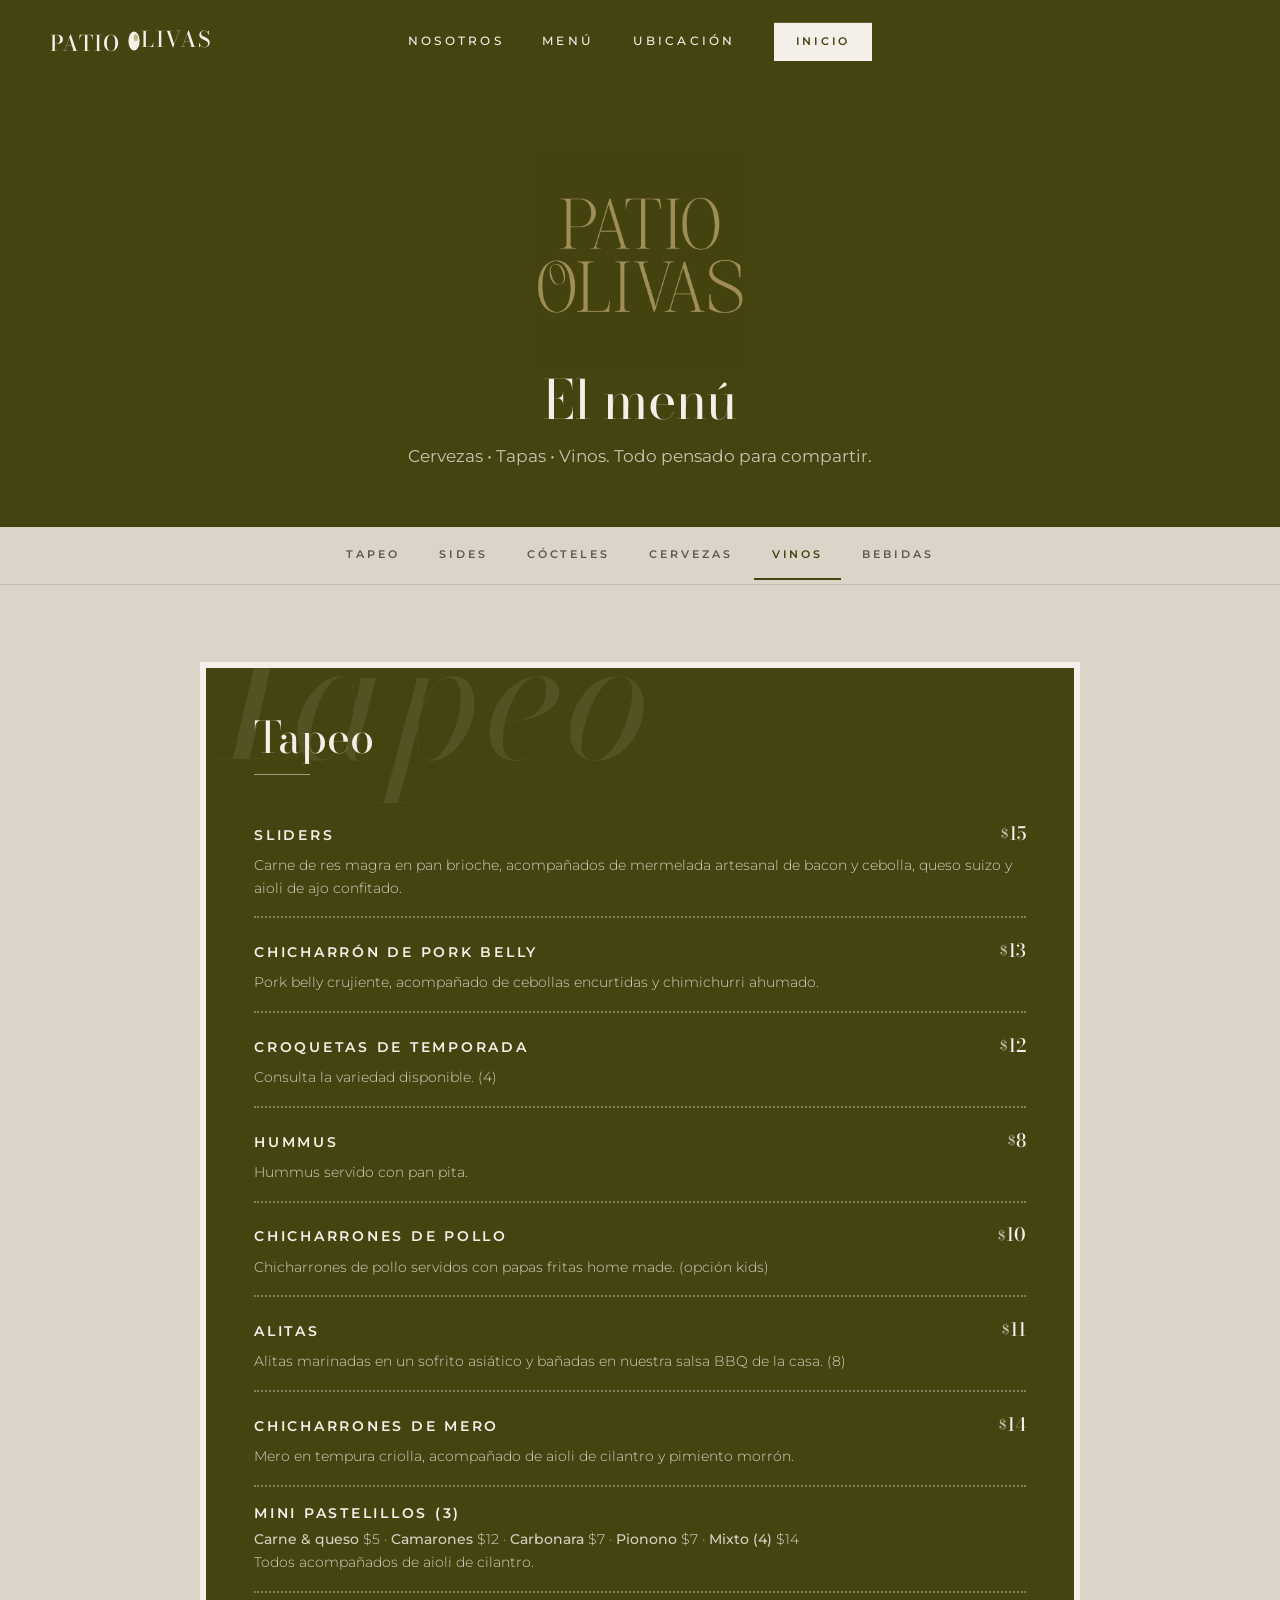
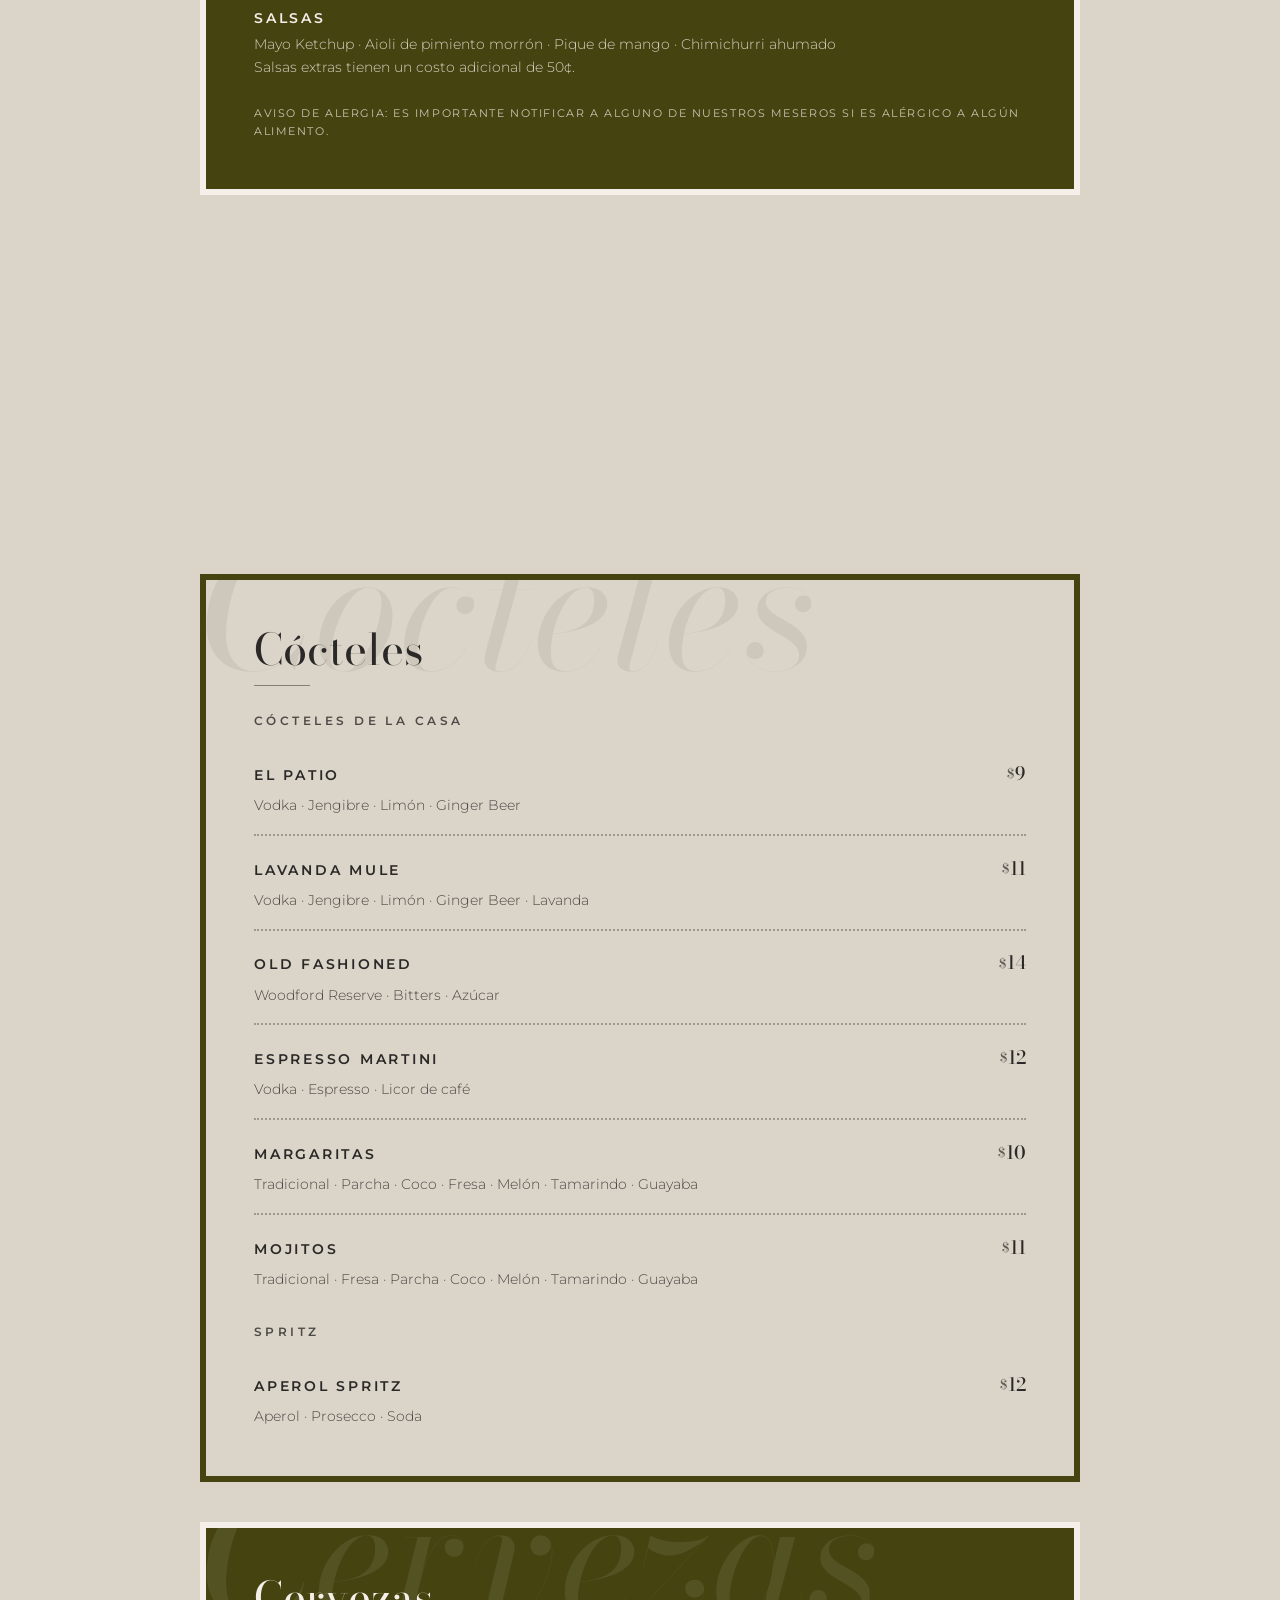
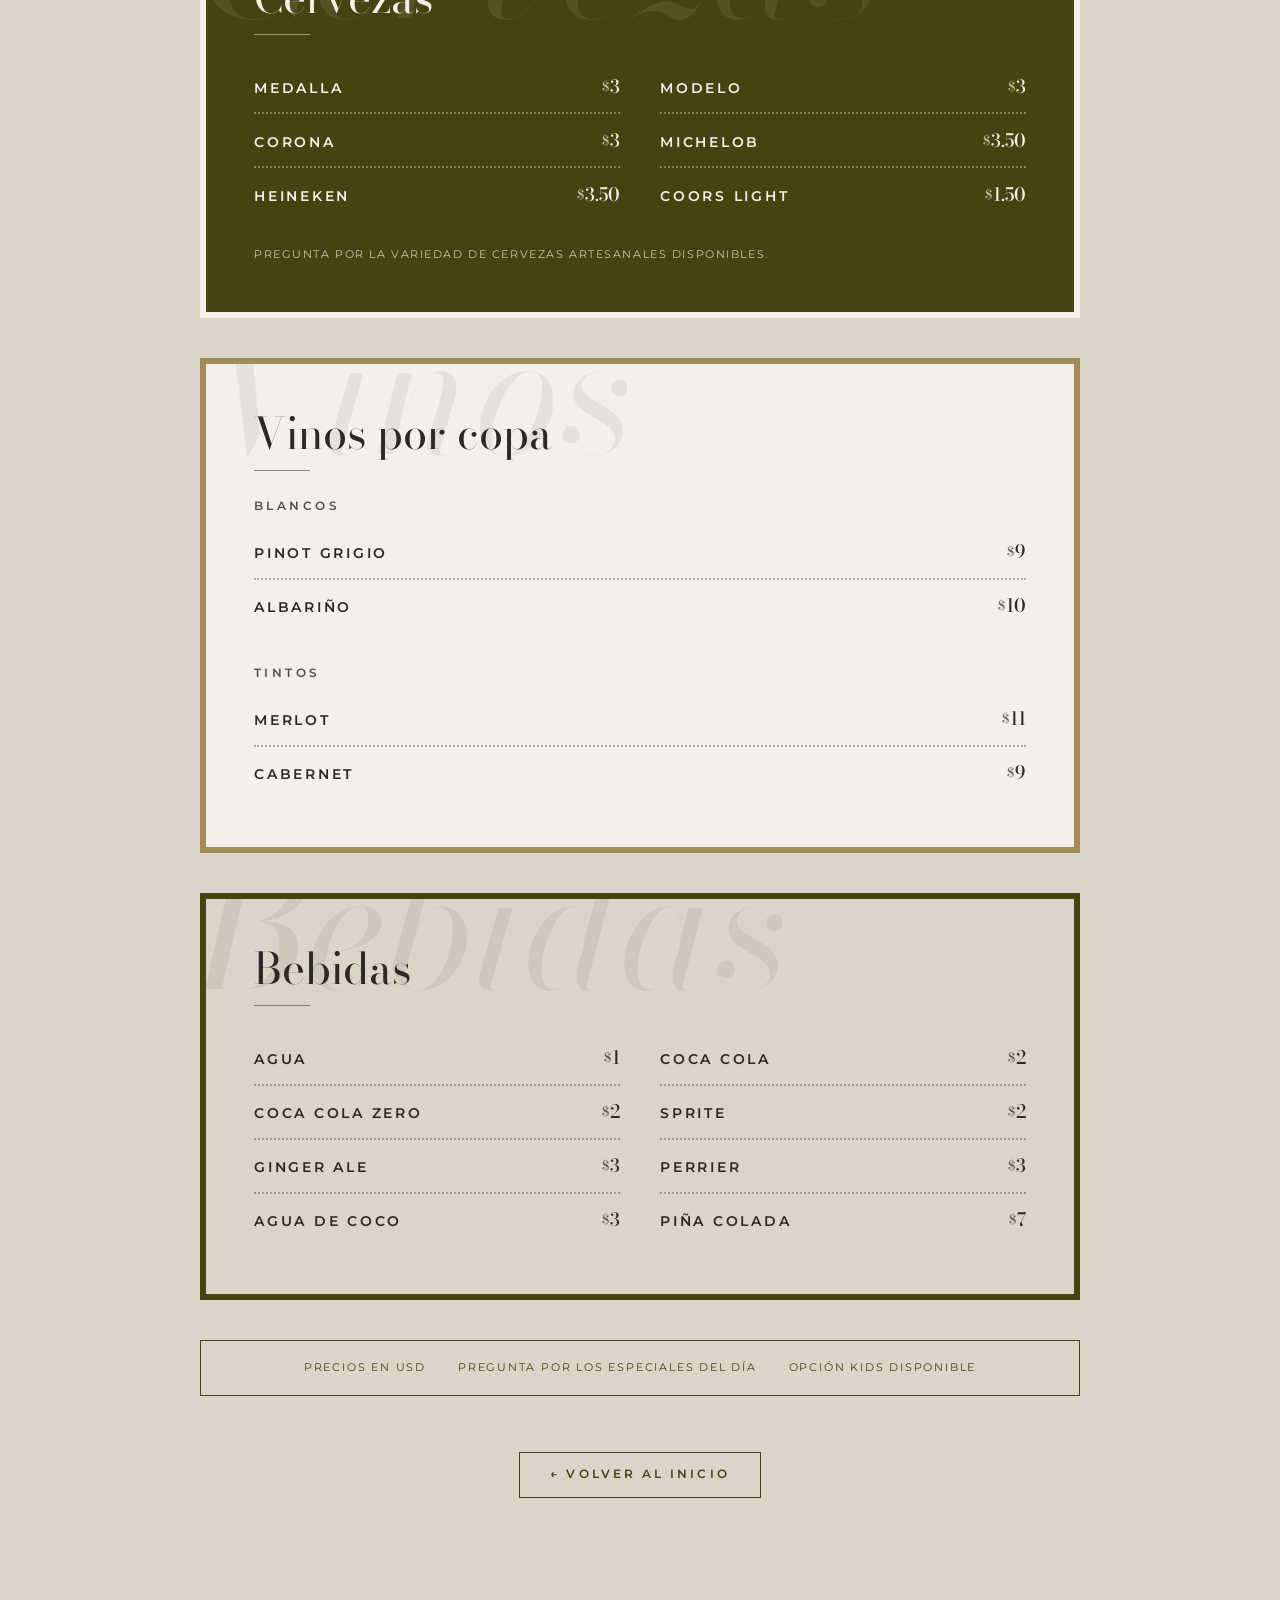
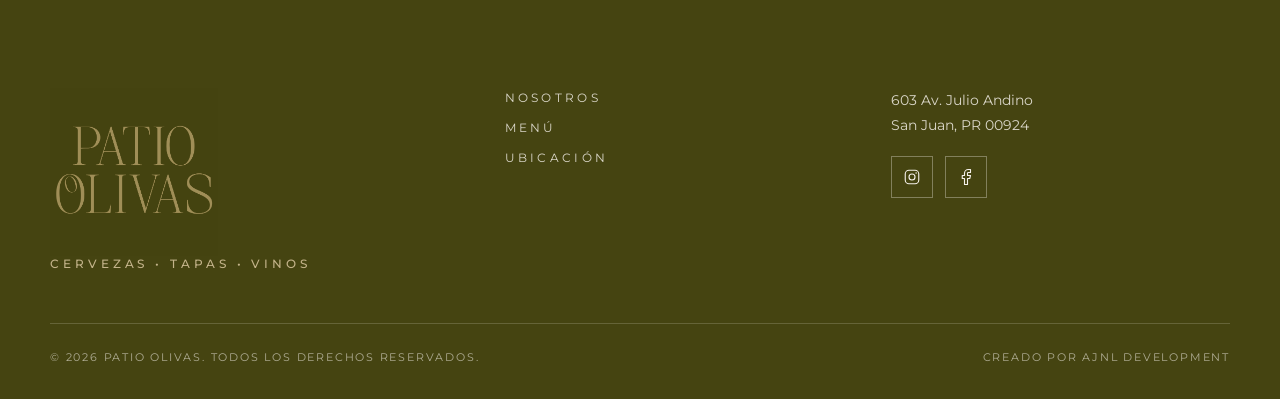
==== menu.html @ d02b6923 "primer prototipo - added images - created home, menu pages with styles.css - added js file for Funct" ====
<!DOCTYPE html>
<html lang="es">
<head>
  <meta charset="UTF-8" />
  <meta name="viewport" content="width=device-width, initial-scale=1.0" />
  <title>Menú — Patio Olivas | Cervezas · Tapas · Vinos</title>
  <meta name="description" content="Menú completo de Patio Olivas: tapeo, sides, cócteles de la casa, cervezas, vinos por copa y bebidas." />
  <link rel="icon" href="assets/favicon.svg" type="image/svg+xml" />

  <link rel="preconnect" href="https://fonts.googleapis.com" />
  <link rel="preconnect" href="https://fonts.gstatic.com" crossorigin />
  <link href="https://fonts.googleapis.com/css2?family=Bodoni+Moda:ital,opsz,wght@0,6..96,400;0,6..96,500;0,6..96,600;1,6..96,400&family=Montserrat:wght@300;400;500;600&display=swap" rel="stylesheet" />
  <link rel="stylesheet" href="css/styles.css" />
</head>
<body>

  <!-- ============ NAV ============ -->
  <header class="nav nav--hero-aware" id="nav">
    <div class="nav__inner">
      <a class="brand brand--inline" href="index.html" aria-label="Patio Olivas — inicio">
        <span class="brand__original" aria-hidden="true">
          <span>Patio</span>
          <span class="brand__word"><svg class="olive" viewBox="0 0 40 60" aria-hidden="true"><ellipse cx="20" cy="30" rx="16" ry="27"/><ellipse class="olive__pit" cx="25" cy="21" rx="6" ry="10"/></svg>livas</span>
        </span>
        <img class="brand__edited-logo" src="images/edited logo.png" alt="Patio Olivas" aria-hidden="true" />
      </a>

      <nav class="nav__links" aria-label="Principal">
        <a href="index.html#nosotros">Nosotros</a>
        <a href="index.html#menu">Menú</a>
        <a href="index.html#ubicacion">Ubicación</a>
        <a class="btn btn--small" href="index.html">Inicio</a>
      </nav>

      <button class="burger" id="burger" aria-label="Abrir menú" aria-expanded="false" aria-controls="overlay">
        <span></span><span></span><span></span>
      </button>
    </div>
  </header>

  <div class="overlay" id="overlay" aria-hidden="true">
    <button class="overlay__close" id="overlayClose" aria-label="Cerrar menú">&times;</button>
    <div class="overlay__inner">
      <a class="logo logo--overlay" href="index.html">
        <img src="images/Patio Olivas - 4.PNG" alt="Patio Olivas" />
      </a>
      <p class="overlay__rotator eyebrow">
        <span class="rotator" data-words="tapeo,sides,cócteles,cervezas,vinos,bebidas">tapeo</span>
      </p>
      <nav class="overlay__links" aria-label="Menú móvil">
        <a href="index.html">Inicio</a>
        <a href="#tapeo">Tapeo</a>
        <a href="#cocteles">Cócteles</a>
        <a href="#cervezas">Cervezas</a>
        <a href="#vinos">Vinos</a>
        <a href="index.html#ubicacion">Ubicación</a>
      </nav>
      <div class="overlay__meta">
        <span>603 Av. Julio Andino, San Juan, PR 00924</span>
        <span>[Teléfono]</span>
      </div>
    </div>
  </div>

  <main>

    <!-- ============ MENU HERO ============ -->
    <section class="menu-hero">
      <div class="menu-hero__bg ph ph--dark" data-label=""></div>
      <a class="logo logo--menu-hero" href="index.html">
        <img src="images/Patio Olivas - 4.PNG" alt="Patio Olivas" />
      </a>
      <h1 class="h2">El menú</h1>
      <p class="lead">Cervezas • Tapas • Vinos. Todo pensado para compartir.</p>
    </section>

    <!-- Sticky category nav -->
    <div class="subnav">
      <div class="container subnav__inner" role="navigation" aria-label="Categorías del menú">
        <a href="#tapeo">Tapeo</a>
        <a href="#sides">Sides</a>
        <a href="#cocteles">Cócteles</a>
        <a href="#cervezas">Cervezas</a>
        <a href="#vinos">Vinos</a>
        <a href="#bebidas">Bebidas</a>
      </div>
    </div>

    <section class="menu-page">
      <div class="container">

        <!-- ============ TAPEO ============ -->
        <article class="card card--olive reveal" id="tapeo">
          <span class="card__watermark" aria-hidden="true">Tapeo</span>
          <h2 class="card__title">Tapeo</h2>
          <ul class="items">
            <li class="item">
              <div class="item__row"><span class="item__name">Sliders</span><span class="item__price">15</span></div>
              <p class="item__desc">Carne de res magra en pan brioche, acompañados de mermelada artesanal de bacon y cebolla, queso suizo y aioli de ajo confitado.</p>
            </li>
            <li class="item">
              <div class="item__row"><span class="item__name">Chicharrón de Pork Belly</span><span class="item__price">13</span></div>
              <p class="item__desc">Pork belly crujiente, acompañado de cebollas encurtidas y chimichurri ahumado.</p>
            </li>
            <li class="item">
              <div class="item__row"><span class="item__name">Croquetas de Temporada</span><span class="item__price">12</span></div>
              <p class="item__desc">Consulta la variedad disponible. (4)</p>
            </li>
            <li class="item">
              <div class="item__row"><span class="item__name">Hummus</span><span class="item__price">8</span></div>
              <p class="item__desc">Hummus servido con pan pita.</p>
            </li>
            <li class="item">
              <div class="item__row"><span class="item__name">Chicharrones de Pollo</span><span class="item__price">10</span></div>
              <p class="item__desc">Chicharrones de pollo servidos con papas fritas home made. (opción kids)</p>
            </li>
            <li class="item">
              <div class="item__row"><span class="item__name">Alitas</span><span class="item__price">11</span></div>
              <p class="item__desc">Alitas marinadas en un sofrito asiático y bañadas en nuestra salsa BBQ de la casa. (8)</p>
            </li>
            <li class="item">
              <div class="item__row"><span class="item__name">Chicharrones de Mero</span><span class="item__price">14</span></div>
              <p class="item__desc">Mero en tempura criolla, acompañado de aioli de cilantro y pimiento morrón.</p>
            </li>
            <li class="item">
              <div class="item__row"><span class="item__name">Mini Pastelillos (3)</span></div>
              <p class="item__desc">
                <strong>Carne &amp; queso</strong> $5 · <strong>Camarones</strong> $12 · <strong>Carbonara</strong> $7 · <strong>Pionono</strong> $7 · <strong>Mixto (4)</strong> $14<br/>
                Todos acompañados de aioli de cilantro.
              </p>
            </li>
            <li class="item">
              <div class="item__row"><span class="item__name">Salsas</span></div>
              <p class="item__desc">Mayo Ketchup · Aioli de pimiento morrón · Pique de mango · Chimichurri ahumado<br/>Salsas extras tienen un costo adicional de 50¢.</p>
            </li>
          </ul>
          <p class="card__note">Aviso de alergia: es importante notificar a alguno de nuestros meseros si es alérgico a algún alimento.</p>
        </article>

        <!-- ============ SIDES ============ -->
        <article class="card card--cream reveal" id="sides">
          <span class="card__watermark" aria-hidden="true">Sides</span>
          <h2 class="card__title">Sides</h2>
          <ul class="items items--compact items--grid">
            <li class="item"><div class="item__row"><span class="item__name">Tostones de plátano</span><span class="item__price">4</span></div></li>
            <li class="item"><div class="item__row"><span class="item__name">Papas fritas</span><span class="item__price">4</span></div></li>
            <li class="item"><div class="item__row"><span class="item__name">Papas trufadas homemade</span><span class="item__price">8</span></div></li>
            <li class="item"><div class="item__row"><span class="item__name">Tostones de plátano al ajillo</span><span class="item__price">6</span></div></li>
          </ul>
        </article>

        <!-- ============ CÓCTELES ============ -->
        <article class="card card--beige reveal" id="cocteles">
          <span class="card__watermark" aria-hidden="true">Cócteles</span>
          <h2 class="card__title">Cócteles</h2>

          <p class="card__sub" style="margin-top:0">Cócteles de la casa</p>
          <ul class="items">
            <li class="item">
              <div class="item__row"><span class="item__name">El Patio</span><span class="item__price">9</span></div>
              <p class="item__desc">Vodka · Jengibre · Limón · Ginger Beer</p>
            </li>
            <li class="item">
              <div class="item__row"><span class="item__name">Lavanda Mule</span><span class="item__price">11</span></div>
              <p class="item__desc">Vodka · Jengibre · Limón · Ginger Beer · Lavanda</p>
            </li>
            <li class="item">
              <div class="item__row"><span class="item__name">Old Fashioned</span><span class="item__price">14</span></div>
              <p class="item__desc">Woodford Reserve · Bitters · Azúcar</p>
            </li>
            <li class="item">
              <div class="item__row"><span class="item__name">Espresso Martini</span><span class="item__price">12</span></div>
              <p class="item__desc">Vodka · Espresso · Licor de café</p>
            </li>
            <li class="item">
              <div class="item__row"><span class="item__name">Margaritas</span><span class="item__price">10</span></div>
              <p class="item__desc">Tradicional · Parcha · Coco · Fresa · Melón · Tamarindo · Guayaba</p>
            </li>
            <li class="item">
              <div class="item__row"><span class="item__name">Mojitos</span><span class="item__price">11</span></div>
              <p class="item__desc">Tradicional · Fresa · Parcha · Coco · Melón · Tamarindo · Guayaba</p>
            </li>
          </ul>

          <p class="card__sub">Spritz</p>
          <ul class="items">
            <li class="item">
              <div class="item__row"><span class="item__name">Aperol Spritz</span><span class="item__price">12</span></div>
              <p class="item__desc">Aperol · Prosecco · Soda</p>
            </li>
          </ul>
        </article>

        <!-- ============ CERVEZAS ============ -->
        <article class="card card--olive reveal" id="cervezas">
          <span class="card__watermark" aria-hidden="true">Cervezas</span>
          <h2 class="card__title">Cervezas</h2>
          <ul class="items items--compact items--grid">
            <li class="item"><div class="item__row"><span class="item__name">Medalla</span><span class="item__price">3</span></div></li>
            <li class="item"><div class="item__row"><span class="item__name">Modelo</span><span class="item__price">3</span></div></li>
            <li class="item"><div class="item__row"><span class="item__name">Corona</span><span class="item__price">3</span></div></li>
            <li class="item"><div class="item__row"><span class="item__name">Michelob</span><span class="item__price">3.50</span></div></li>
            <li class="item"><div class="item__row"><span class="item__name">Heineken</span><span class="item__price">3.50</span></div></li>
            <li class="item"><div class="item__row"><span class="item__name">Coors Light</span><span class="item__price">1.50</span></div></li>
          </ul>
          <p class="card__note">Pregunta por la variedad de cervezas artesanales disponibles.</p>
        </article>

        <!-- ============ VINOS ============ -->
        <article class="card card--cream reveal" id="vinos">
          <span class="card__watermark" aria-hidden="true">Vinos</span>
          <h2 class="card__title">Vinos por copa</h2>

          <p class="card__sub" style="margin-top:0">Blancos</p>
          <ul class="items items--compact">
            <li class="item"><div class="item__row"><span class="item__name">Pinot Grigio</span><span class="item__price">9</span></div></li>
            <li class="item"><div class="item__row"><span class="item__name">Albariño</span><span class="item__price">10</span></div></li>
          </ul>

          <p class="card__sub">Tintos</p>
          <ul class="items items--compact">
            <li class="item"><div class="item__row"><span class="item__name">Merlot</span><span class="item__price">11</span></div></li>
            <li class="item"><div class="item__row"><span class="item__name">Cabernet</span><span class="item__price">9</span></div></li>
          </ul>
        </article>

        <!-- ============ BEBIDAS ============ -->
        <article class="card card--beige reveal" id="bebidas">
          <span class="card__watermark" aria-hidden="true">Bebidas</span>
          <h2 class="card__title">Bebidas</h2>
          <ul class="items items--compact items--grid">
            <li class="item"><div class="item__row"><span class="item__name">Agua</span><span class="item__price">1</span></div></li>
            <li class="item"><div class="item__row"><span class="item__name">Coca Cola</span><span class="item__price">2</span></div></li>
            <li class="item"><div class="item__row"><span class="item__name">Coca Cola Zero</span><span class="item__price">2</span></div></li>
            <li class="item"><div class="item__row"><span class="item__name">Sprite</span><span class="item__price">2</span></div></li>
            <li class="item"><div class="item__row"><span class="item__name">Ginger Ale</span><span class="item__price">3</span></div></li>
            <li class="item"><div class="item__row"><span class="item__name">Perrier</span><span class="item__price">3</span></div></li>
            <li class="item"><div class="item__row"><span class="item__name">Agua de coco</span><span class="item__price">3</span></div></li>
            <li class="item"><div class="item__row"><span class="item__name">Piña colada</span><span class="item__price">7</span></div></li>
          </ul>
        </article>

        <div class="legend reveal">
          <span>Precios en USD</span>
          <span>Pregunta por los especiales del día</span>
          <span>Opción kids disponible</span>
        </div>

        <div class="menu-page__back reveal">
          <a class="btn btn--outline" href="index.html">← Volver al inicio</a>
        </div>

      </div>
    </section>

  </main>

  <!-- ============ FOOTER ============ -->
  <footer class="footer">
    <div class="container footer__grid">
      <div class="footer__brand">
        <a class="logo logo--footer" href="index.html">
          <img src="images/Patio Olivas - 4.PNG" alt="Patio Olivas" />
        </a>
        <p class="eyebrow">Cervezas • Tapas • Vinos</p>
      </div>

      <nav class="footer__links" aria-label="Pie de página">
        <a href="index.html#nosotros">Nosotros</a>
        <a href="menu.html">Menú</a>
        <a href="index.html#ubicacion">Ubicación</a>
      </nav>

      <div class="footer__contact">
        <p>603 Av. Julio Andino<br/>San Juan, PR 00924</p>
        <div class="socials">
          <a href="https://www.instagram.com/patiolivaspr/" target="_blank" rel="noopener" aria-label="Instagram">
            <svg viewBox="0 0 24 24" aria-hidden="true"><rect x="3" y="3" width="18" height="18" rx="5"/><circle cx="12" cy="12" r="4"/><circle cx="17.5" cy="6.5" r="1" fill="currentColor" stroke="none"/></svg>
          </a>
          <a href="https://www.facebook.com/profile.php?id=61593575381601" target="_blank" rel="noopener" aria-label="Facebook">
            <svg viewBox="0 0 24 24" aria-hidden="true"><path d="M18 2h-3a5 5 0 0 0-5 5v3H7v4h3v8h4v-8h3l1-4h-4V7a1 1 0 0 1 1-1h3z"/></svg>
          </a>
        </div>
      </div>
    </div>
    <div class="container footer__bottom">
      <span>&copy; <span id="year"></span> Patio Olivas. Todos los derechos reservados.</span>
      <span>Creado por AJNL Development</span>
    </div>
  </footer>

  <button class="to-top" aria-label="Volver arriba">
    <svg viewBox="0 0 24 24" aria-hidden="true"><path d="M12 19V5M5 12l7-7 7 7"/></svg>
  </button>

  <script src="js/main.js" defer></script>
</body>
</html>
---- css/styles.css ----
/* ==========================================================================
   Patio Olivas — styles
   Brand palette taken from the printed menu: warm beige background,
   dark olive ink, golden-olive accent. Display type is a Didone serif
   (Bodoni Moda), body is a geometric sans (Montserrat) with wide tracking.
   ========================================================================== */

:root {
  --beige: #dbd4c9;
  --beige-light: #e9e4dc;
  --cream: #f4f0e9;
  --olive: #454411;
  --olive-deep: #2d2c0c;
  --olive-soft: #6b6a3a;
  --gold: #a08c58;
  --gold-light: #c3b38a;
  --ink: #2a2927;
  --ink-soft: #5b5955;
  --white: #ffffff;

  --font-serif: "Bodoni Moda", "Didot", "Playfair Display", Georgia, serif;
  --font-sans: "Montserrat", "Avenir Next", "Helvetica Neue", Arial, sans-serif;

  --container: 1180px;
  --nav-h: 84px;
  --radius: 0px; /* square corners throughout, like the reference */
  --ease: cubic-bezier(0.22, 1, 0.36, 1);
}

/* ---------- Reset ---------- */
*, *::before, *::after { box-sizing: border-box; }
html { scroll-behavior: smooth; -webkit-text-size-adjust: 100%; }
body {
  margin: 0;
  font-family: var(--font-sans);
  font-weight: 400;
  font-size: 16px;
  line-height: 1.7;
  color: var(--ink);
  background: var(--beige);
  overflow-x: hidden;
}
img, svg { display: block; max-width: 100%; }
a { color: inherit; text-decoration: none; }
ul { list-style: none; margin: 0; padding: 0; }
h1, h2, h3, h4, p, dl, dd { margin: 0; }
button { font: inherit; color: inherit; background: none; border: 0; cursor: pointer; }
:focus-visible { outline: 2px solid var(--gold); outline-offset: 4px; }

/* ---------- Typography ---------- */
.eyebrow {
  font-family: var(--font-sans);
  font-size: 0.72rem;
  font-weight: 500;
  letter-spacing: 0.34em;
  text-transform: uppercase;
  color: var(--olive-soft);
}
.h2 {
  font-family: var(--font-serif);
  font-weight: 400;
  font-size: clamp(2.2rem, 4.2vw, 3.6rem);
  line-height: 1.08;
  letter-spacing: -0.005em;
  color: var(--olive);
  margin: 0.6rem 0 1.4rem;
}
.lead { font-size: 1.05rem; color: var(--ink-soft); max-width: 58ch; }
.note { font-size: 0.78rem; letter-spacing: 0.12em; text-transform: uppercase; color: var(--ink-soft); }

/* Hand-drawn scribble underline that draws itself in on reveal (Musa-style) */
.scribble {
  position: relative;
  white-space: nowrap;
  font-style: italic;
}
.scribble::after {
  content: "";
  position: absolute;
  left: -2%;
  right: -2%;
  bottom: 0.06em;
  height: 0.32em;
  background: url("data:image/svg+xml;utf8,<svg xmlns='http://www.w3.org/2000/svg' viewBox='0 0 200 20' preserveAspectRatio='none'><path d='M2 12 C 40 4, 70 18, 110 10 S 170 6, 198 12' fill='none' stroke='%23a08c58' stroke-width='3' stroke-linecap='round'/></svg>") no-repeat;
  background-size: 100% 100%;
  clip-path: inset(0 100% 0 0);
  transition: clip-path 1.1s var(--ease) 0.35s;
}
.reveal.is-visible .scribble::after { clip-path: inset(0 0 0 0); }

/* ---------- Layout helpers ---------- */
.container { width: min(var(--container), 100% - 2.5rem); margin-inline: auto; }
.section { padding: clamp(4.5rem, 9vw, 8rem) 0; }
.section-head { max-width: 680px; margin-bottom: clamp(2.5rem, 5vw, 4rem); }

/* ---------- Buttons (square, filled, tracked uppercase) ---------- */
.btn {
  display: inline-flex;
  align-items: center;
  justify-content: center;
  gap: 0.6rem;
  padding: 1rem 1.9rem;
  background: var(--olive);
  color: var(--cream);
  border: 1.5px solid var(--olive);
  font-size: 0.74rem;
  font-weight: 600;
  letter-spacing: 0.26em;
  text-transform: uppercase;
  line-height: 1;
  border-radius: var(--radius);
  transition: background 0.3s var(--ease), color 0.3s var(--ease), transform 0.3s var(--ease), border-color 0.3s var(--ease);
}
.btn:hover { background: var(--olive-deep); border-color: var(--olive-deep); transform: translateY(-2px); }
.btn--outline { background: transparent; color: var(--olive); }
.btn--outline:hover { background: var(--olive); color: var(--cream); }
.btn--light { background: var(--cream); color: var(--olive); border-color: var(--cream); }
.btn--light:hover { background: var(--white); border-color: var(--white); }
.btn--ghost { background: transparent; color: var(--cream); border-color: rgba(255,255,255,0.6); }
.btn--ghost:hover { background: rgba(255,255,255,0.12); border-color: var(--cream); }
.btn--small { padding: 0.8rem 1.3rem; font-size: 0.66rem; }

.link-arrow {
  display: inline-flex; gap: 0.5rem; align-items: center;
  font-size: 0.74rem; font-weight: 600; letter-spacing: 0.26em; text-transform: uppercase;
  color: var(--olive); border-bottom: 1.5px solid var(--gold); padding-bottom: 0.35rem;
}
.link-arrow span { transition: transform 0.3s var(--ease); }
.link-arrow:hover span { transform: translateX(5px); }

/* ---------- Brand / logo ---------- */
.brand {
  display: inline-flex;
  font-family: var(--font-serif);
  font-weight: 500;
  text-transform: uppercase;
  color: var(--olive);
  line-height: 0.95;
}
.brand__word { display: inline-flex; align-items: center; }
.brand .olive { height: 0.98em; width: auto; fill: currentColor; margin-right: 0.02em; transform: translateY(0.02em); }
.brand .olive__pit { fill: var(--gold); }
.brand--inline { gap: 0.32em; font-size: 1.35rem; letter-spacing: 0.06em; }
.brand--stacked { flex-direction: column; align-items: center; font-size: 2.6rem; letter-spacing: 0.1em; }
.brand--stacked > span { display: inline-flex; }
.brand--light { color: var(--cream); }
.brand--light .olive__pit { fill: var(--gold-light); }
.brand--hero { font-size: clamp(3.2rem, 9vw, 6.5rem); letter-spacing: 0.12em; color: var(--cream); }
.brand--hero .olive__pit { fill: var(--gold-light); }

/* Official raster logos */
.logo { display: block; line-height: 0; }
.logo img { display: block; width: 100%; height: auto; }
.logo--hero {
  width: min(400px, 78vw);
  filter: drop-shadow(0 10px 24px rgba(0,0,0,0.55));
}
.logo--overlay {
  width: min(168px, 46vw);
}
.logo--footer {
  width: 168px;
}
.logo--menu-hero {
  width: min(220px, 56vw);
  margin-inline: auto;
}

/* ---------- Image placeholders ---------- */
.ph {
  position: relative;
  background-color: var(--beige-light);
  background-image: repeating-linear-gradient(
    135deg,
    rgba(69, 68, 17, 0.06) 0 2px,
    transparent 2px 18px
  );
  border: 1px solid rgba(69, 68, 17, 0.18);
  overflow: hidden;
  min-height: 200px;
}
.ph::before {
  content: "";
  position: absolute; inset: 14px;
  border: 1px dashed rgba(69, 68, 17, 0.28);
  pointer-events: none;
}
.ph::after {
  content: attr(data-label);
  position: absolute;
  left: 50%; top: 50%;
  transform: translate(-50%, -50%);
  width: max-content; max-width: 80%;
  text-align: center;
  font-size: 0.68rem;
  font-weight: 500;
  letter-spacing: 0.2em;
  text-transform: uppercase;
  color: var(--olive-soft);
  background: rgba(244, 240, 233, 0.85);
  padding: 0.6rem 1rem;
  border: 1px solid rgba(69, 68, 17, 0.2);
}
.ph--dark {
  background-color: #3b3a18;
  background-image:
    radial-gradient(ellipse at 30% 20%, rgba(160,140,88,0.35), transparent 55%),
    radial-gradient(ellipse at 80% 90%, rgba(107,106,58,0.6), transparent 60%),
    repeating-linear-gradient(135deg, rgba(255,255,255,0.03) 0 2px, transparent 2px 18px);
  border: 0;
}
.ph--dark::before { border-color: rgba(255,255,255,0.14); }
.ph--dark::after { color: rgba(244,240,233,0.8); background: rgba(45,44,12,0.55); border-color: rgba(255,255,255,0.2); }
.ph--tall { aspect-ratio: 4 / 5; }
.ph--wide { aspect-ratio: 16 / 10; }
.ph--small { aspect-ratio: 1; min-height: 0; }

/* Real photos: fill their frame, crop from a sensible focal point */
.photo {
  display: block;
  width: 100%;
  object-fit: cover;
  background: var(--beige-light);
}
.photo--tall { aspect-ratio: 4 / 5; object-position: center 55%; }
.photo--wide { aspect-ratio: 16 / 9; object-position: center 62%; }
.photo--small { aspect-ratio: 1; object-position: center 42%; min-height: 0; }

/* ---------- Nav ---------- */
.nav {
  position: fixed;
  top: 0; left: 0; right: 0;
  z-index: 50;
  height: var(--nav-h);
  display: flex;
  align-items: center;
  color: var(--cream);
  transition: background 0.4s var(--ease), box-shadow 0.4s var(--ease), color 0.4s var(--ease), height 0.4s var(--ease);
}
.nav .brand { color: inherit; }
.nav .olive__pit { fill: var(--gold-light); }
.nav--hero-aware .brand--inline { visibility: hidden; }
.nav--hero-aware.is-scrolled .brand--inline { visibility: visible; }
.nav--hero-aware .brand__edited-logo {
  display: none;
  width: 58px;
  height: 58px;
  object-fit: contain;
}
.nav--hero-aware.is-scrolled .brand__original { display: none; }
.nav--hero-aware.is-scrolled .brand__edited-logo { display: block; }
.nav__inner {
  width: min(var(--container), 100% - 2.5rem);
  margin-inline: auto;
  display: flex;
  align-items: center;
  justify-content: space-between;
  gap: 2rem;
}
.nav__links { display: flex; align-items: center; gap: 2.4rem; }
.nav--hero-aware .nav__inner { position: relative; }
@media (min-width: 821px) {
  .nav--hero-aware .nav__links {
    position: absolute;
    top: 50%;
    left: 50%;
    transform: translate(-50%, -50%);
    transition: left 0.5s var(--ease), transform 0.5s var(--ease);
  }
  .nav--hero-aware.is-scrolled .nav__links {
    left: 100%;
    transform: translate(-100%, -50%);
  }
}
.nav__links a:not(.btn) {
  font-size: 0.72rem;
  font-weight: 500;
  letter-spacing: 0.28em;
  text-transform: uppercase;
  position: relative;
  padding: 0.3rem 0;
}
.nav__links a:not(.btn)::after {
  content: ""; position: absolute; left: 0; bottom: 0; height: 1px; width: 100%;
  background: currentColor; transform: scaleX(0); transform-origin: right;
  transition: transform 0.4s var(--ease);
}
.nav__links a:not(.btn):hover::after,
.nav__links a:not(.btn).is-active::after { transform: scaleX(1); transform-origin: left; }
.nav .btn--small { background: var(--cream); color: var(--olive); border-color: var(--cream); }
.nav .btn--small:hover { background: var(--white); }

/* Scrolled state: solid beige, olive text (transparent → solid, like the reference) */
.nav.is-scrolled,
.nav.nav--solid {
  background: rgba(219, 212, 201, 0.92);
  backdrop-filter: blur(10px);
  -webkit-backdrop-filter: blur(10px);
  color: var(--olive);
  box-shadow: 0 1px 0 rgba(69, 68, 17, 0.12);
  height: 70px;
}
.nav.is-scrolled .olive__pit,
.nav.nav--solid .olive__pit { fill: var(--gold); }
.nav.is-scrolled .btn--small,
.nav.nav--solid .btn--small { background: var(--olive); color: var(--cream); border-color: var(--olive); }
.nav.is-scrolled .btn--small:hover,
.nav.nav--solid .btn--small:hover { background: var(--olive-deep); }

/* Hamburger */
.burger {
  display: none;
  flex-direction: column;
  justify-content: center;
  gap: 6px;
  width: 44px; height: 44px;
  padding: 8px;
}
.burger span { display: block; height: 1.5px; width: 100%; background: currentColor; transition: transform 0.3s var(--ease), opacity 0.3s; }

/* ---------- Overlay (full-screen menu) ---------- */
.overlay {
  position: fixed; inset: 0; z-index: 100;
  background: var(--olive);
  color: var(--cream);
  transform: translateX(-100%);
  transition: transform 0.55s var(--ease), visibility 0s linear 0.55s;
  visibility: hidden;
  overflow-y: auto;
}
.overlay.is-open { transform: translateX(0); visibility: visible; transition: transform 0.55s var(--ease); }
.overlay__close {
  position: absolute; top: 1rem; right: 1.25rem;
  font-size: 2.6rem; line-height: 1; color: var(--gold-light);
  width: 48px; height: 48px;
}
.overlay__inner {
  min-height: 100%;
  display: flex; flex-direction: column; align-items: center;
  text-align: center; gap: 0.75rem;
  padding: 4.5rem 1.5rem 2rem;
}
.overlay__rotator { color: var(--gold-light); min-height: 1.4em; font-size: 0.8rem; }
.rotator { display: inline-block; transition: opacity 0.25s, transform 0.25s; }
.rotator.is-swapping { opacity: 0; transform: translateY(6px); }
.overlay__links {
  display: flex;
  flex-direction: column;
  align-items: center;
  justify-content: center;
  flex: 1;
  gap: 0.4rem;
  width: 100%;
}
.overlay__links a {
  font-family: var(--font-serif);
  font-size: clamp(2.2rem, 8vw, 3.5rem);
  font-weight: 400;
  text-transform: uppercase;
  letter-spacing: 0.06em;
  line-height: 1.15;
  white-space: nowrap;
  opacity: 0;
  transform: translateY(14px);
  transition: opacity 0.5s var(--ease), transform 0.5s var(--ease), color 0.3s;
}
.overlay__links a:hover { color: var(--gold-light); }
.overlay.is-open .overlay__links a { opacity: 1; transform: none; }
.overlay.is-open .overlay__links a:nth-child(1) { transition-delay: 0.25s; }
.overlay.is-open .overlay__links a:nth-child(2) { transition-delay: 0.32s; }
.overlay.is-open .overlay__links a:nth-child(3) { transition-delay: 0.39s; }
.overlay.is-open .overlay__links a:nth-child(4) { transition-delay: 0.46s; }
.overlay.is-open .overlay__links a:nth-child(5) { transition-delay: 0.53s; }
.overlay.is-open .overlay__links a:nth-child(6) { transition-delay: 0.60s; }
.overlay__meta { display: flex; flex-direction: column; gap: 0.2rem; font-size: 0.74rem; letter-spacing: 0.14em; text-transform: uppercase; color: rgba(244,240,233,0.65); margin-top: auto; padding-top: 1rem; }
body.menu-open { overflow: hidden; }

/* ---------- Hero ---------- */
.hero {
  position: relative;
  min-height: 100svh;
  display: grid;
  place-items: center;
  text-align: center;
  color: var(--cream);
  overflow: hidden;
  padding: calc(var(--nav-h) + 2rem) 1.25rem 5rem;
}
.hero__bg {
  position: absolute; inset: 0;
  min-height: 0;
  will-change: transform; /* parallax target */
}
.hero__bg img {
  width: 100%;
  height: 100%;
  object-fit: cover;
  object-position: center 68%;
}
.hero__shade {
  position: absolute; inset: 0;
  background:
    linear-gradient(180deg, rgba(45,44,12,0.50) 0%, rgba(45,44,12,0.22) 38%, rgba(45,44,12,0.62) 100%);
  pointer-events: none;
}
.hero__content { position: relative; z-index: 2; display: flex; flex-direction: column; align-items: center; gap: 0.4rem; }
.hero__tagline { color: var(--gold-light); font-size: 0.8rem; letter-spacing: 0.42em; }
.hero__tagline .dot { margin: 0 0.3em; opacity: 0.7; }
.hero__title {
  font-family: var(--font-serif);
  font-weight: 400;
  font-style: italic;
  font-size: clamp(1.45rem, 2.6vw, 2.1rem);
  line-height: 1.3;
  max-width: 24ch;
  color: rgba(244,240,233,0.92);
}
.hero__actions { display: flex; flex-wrap: wrap; gap: 0.9rem; justify-content: center; margin-top: 1.1rem; }

/* Hero entrance */
.hero__content > * { opacity: 0; transform: translateY(18px); animation: rise 1s var(--ease) forwards; }
.hero__content > :nth-child(1) { animation-delay: 0.2s; }
.hero__content > :nth-child(2) { animation-delay: 0.4s; }
.hero__content > :nth-child(3) { animation-delay: 0.55s; }
.hero__content > :nth-child(4) { animation-delay: 0.7s; }
@keyframes rise { to { opacity: 1; transform: none; } }

/* ---------- About ---------- */
.about__grid {
  display: grid;
  grid-template-columns: 1fr 1fr;
  gap: clamp(2.5rem, 6vw, 6rem);
  align-items: center;
}
.about__media { position: relative; padding-right: 18%; }
.about__media-accent {
  position: absolute; right: 0; bottom: -2.5rem;
  width: 44%;
  border: 8px solid var(--beige);
  box-shadow: 0 30px 60px -30px rgba(45,44,12,0.4);
}
.about__copy p + p { margin-top: 1rem; }
.about__copy p { color: var(--ink-soft); }
.about__facts {
  display: flex; gap: 2.2rem; flex-wrap: wrap;
  margin: 2rem 0;
  padding: 1.4rem 0;
  border-top: 1px solid rgba(69,68,17,0.2);
  border-bottom: 1px solid rgba(69,68,17,0.2);
}
.about__facts li { display: flex; flex-direction: column; }
.about__facts strong { font-family: var(--font-serif); font-weight: 500; font-size: 1.35rem; color: var(--olive); }
.about__facts span { font-size: 0.7rem; letter-spacing: 0.22em; text-transform: uppercase; color: var(--ink-soft); }

/* ---------- Menu preview & cards ---------- */
.menu-preview { background: var(--beige-light); }
.menu-cards {
  display: grid;
  grid-template-columns: repeat(2, 1fr);
  gap: 1.75rem;
  align-items: stretch;
}
.menu-cards__media {
  grid-column: 1 / -1;
  width: 100%;
  aspect-ratio: 16 / 9;
  max-height: 480px;
  object-fit: cover;
  object-position: center 62%;
}

/* Card: flat color block with a thick border — the reference's signature treatment */
.card {
  position: relative;
  padding: clamp(1.8rem, 4vw, 3rem);
  border: 6px solid var(--cream);
  overflow: hidden;
  isolation: isolate;
}
.card--olive { background: var(--olive); color: var(--cream); }
.card--beige { background: var(--beige); color: var(--ink); border-color: var(--olive); }
.card--cream { background: var(--cream); color: var(--ink); border-color: var(--gold); }
.card__watermark {
  position: absolute; z-index: -1;
  top: -0.35em; left: -0.05em;
  font-family: var(--font-serif);
  font-style: italic;
  font-size: clamp(6rem, 14vw, 11rem);
  line-height: 1;
  opacity: 0.07;
  pointer-events: none;
  user-select: none;
  white-space: nowrap;
}
.card--olive .card__watermark { color: var(--cream); opacity: 0.08; }
.card__title {
  font-family: var(--font-serif);
  font-weight: 400;
  font-size: clamp(2rem, 3.4vw, 2.8rem);
  line-height: 1;
  margin-bottom: 1.6rem;
  position: relative;
  display: inline-block;
}
.card__title::after {
  content: ""; display: block; width: 56px; height: 1px; background: currentColor; opacity: 0.5; margin-top: 0.9rem;
}
.card__sub {
  font-size: 0.72rem; font-weight: 600; letter-spacing: 0.3em; text-transform: uppercase;
  opacity: 0.8; margin: 2rem 0 0.6rem;
}
.card__note { font-size: 0.7rem; letter-spacing: 0.14em; text-transform: uppercase; opacity: 0.75; margin-top: 1.6rem; line-height: 1.6; }

/* Items: dotted rule separators, small unprefixed price to the right */
.items { display: flex; flex-direction: column; }
.item { padding: 1.05rem 0; border-bottom: 2px dotted currentColor; }
.item:last-child { border-bottom: 0; padding-bottom: 0; }
.items .item { border-bottom-color: color-mix(in srgb, currentColor 35%, transparent); }
.item__row { display: flex; align-items: baseline; justify-content: space-between; gap: 1rem; }
.item__name {
  font-size: 0.86rem; font-weight: 600; letter-spacing: 0.2em; text-transform: uppercase;
  line-height: 1.4;
}
.item__price { font-family: var(--font-serif); font-size: 1.15rem; font-weight: 500; white-space: nowrap; }
.item__price::before { content: "$"; font-size: 0.7em; opacity: 0.7; margin-right: 1px; vertical-align: 0.15em; }
.item__desc { font-size: 0.9rem; line-height: 1.6; opacity: 0.82; margin-top: 0.3rem; font-weight: 300; }
.item__desc strong { font-weight: 500; }

/* compact items (sides, beers, sodas) */
.items--compact .item { padding: 0.65rem 0; }
.items--grid { display: grid; grid-template-columns: repeat(2, 1fr); column-gap: 2.5rem; }
.items--grid .item:nth-last-child(2):nth-child(odd) { border-bottom: 0; }

.menu-preview__cta { text-align: center; margin-top: clamp(2.5rem, 5vw, 4rem); display: flex; flex-direction: column; align-items: center; gap: 1.2rem; }

/* ---------- Location ---------- */
.location__grid {
  display: grid;
  grid-template-columns: 0.9fr 1.1fr;
  gap: clamp(2.5rem, 6vw, 6rem);
  align-items: center;
}
.location__details { display: flex; flex-direction: column; gap: 1.5rem; margin: 2rem 0 2.4rem; }
.location__details dt { font-size: 0.7rem; font-weight: 600; letter-spacing: 0.3em; text-transform: uppercase; color: var(--gold); margin-bottom: 0.35rem; }
.location__details dd { color: var(--ink-soft); }
.location__details dd a { border-bottom: 1px solid rgba(69,68,17,0.3); transition: color 0.3s; }
.location__details dd a:hover { color: var(--olive); }
.hours-row { display: flex; justify-content: space-between; gap: 2rem; max-width: 340px; border-bottom: 1px dotted rgba(69,68,17,0.3); padding: 0.15rem 0; }
.location__actions { display: flex; flex-wrap: wrap; gap: 0.9rem; }
.location__map {
  position: relative;
  aspect-ratio: 4 / 3;
  border: 6px solid var(--olive);
  background: var(--beige-light);
  box-shadow: 0 40px 80px -40px rgba(45,44,12,0.45);
}
.location__map iframe {
  position: absolute; inset: 0; width: 100%; height: 100%; border: 0;
  filter: saturate(0.6) contrast(1.05) sepia(0.15);
}

/* ---------- Footer ---------- */
.footer { background: var(--olive); color: var(--cream); padding: clamp(3.5rem, 7vw, 5.5rem) 0 2rem; }
.footer__grid {
  display: grid;
  grid-template-columns: 1.2fr 1fr 1fr;
  gap: 3rem;
  align-items: start;
  padding-bottom: 3rem;
  border-bottom: 1px solid rgba(244,240,233,0.18);
}
.footer__brand { display: flex; flex-direction: column; gap: 0.35rem; align-items: flex-start; }
.footer__brand .brand--stacked { align-items: flex-start; font-size: 2.2rem; }
.footer__brand .eyebrow { color: var(--gold-light); margin-top: -0.4rem; }
.footer__links { display: flex; flex-direction: column; gap: 0.6rem; }
.footer__links a { font-size: 0.74rem; letter-spacing: 0.28em; text-transform: uppercase; opacity: 0.85; transition: opacity 0.3s, color 0.3s; }
.footer__links a:hover { opacity: 1; color: var(--gold-light); }
.footer__contact p { font-size: 0.9rem; opacity: 0.85; }
.socials { display: flex; gap: 0.75rem; margin-top: 1.2rem; }
.socials a {
  width: 42px; height: 42px; display: grid; place-items: center;
  border: 1px solid rgba(244,240,233,0.35);
  transition: background 0.3s, border-color 0.3s;
}
.socials a:hover { background: rgba(244,240,233,0.1); border-color: var(--gold-light); }
.socials svg { width: 18px; height: 18px; fill: none; stroke: currentColor; stroke-width: 1.5; stroke-linecap: round; stroke-linejoin: round; }
.footer__bottom {
  display: flex; justify-content: space-between; flex-wrap: wrap; gap: 0.5rem;
  padding-top: 1.5rem;
  font-size: 0.7rem; letter-spacing: 0.16em; text-transform: uppercase; opacity: 0.6;
}

/* ---------- Scroll reveal ---------- */
.reveal { opacity: 0; transform: translateY(28px); transition: opacity 0.9s var(--ease), transform 0.9s var(--ease); }
.reveal--delay { transition-delay: 0.15s; }
.reveal--delay2 { transition-delay: 0.3s; }
.reveal.is-visible { opacity: 1; transform: none; }

/* ==========================================================================
   MENU PAGE
   ========================================================================== */
.menu-hero {
  position: relative;
  padding: calc(var(--nav-h) + 4rem) 1.25rem 3.5rem;
  text-align: center;
  background: var(--olive);
  color: var(--cream);
  overflow: hidden;
}
.menu-hero .eyebrow { color: var(--gold-light); }
.menu-hero .h2 { color: var(--cream); margin: 0.2rem 0 0.8rem; }
.menu-hero .lead { color: rgba(244,240,233,0.75); margin-inline: auto; }
.menu-hero__bg {
  position: absolute; inset: 0; opacity: 0.22; min-height: 0; border: 0;
  background-color: transparent;
}
.menu-hero__bg::after, .menu-hero__bg::before { display: none; }
.menu-hero > * { position: relative; }

/* Sticky category sub-nav with scroll-spy */
.subnav {
  position: sticky; top: 70px; z-index: 40;
  background: rgba(219,212,201,0.94);
  backdrop-filter: blur(10px);
  -webkit-backdrop-filter: blur(10px);
  border-bottom: 1px solid rgba(69,68,17,0.15);
}
.subnav__inner {
  display: flex; justify-content: center; gap: 0.25rem;
  overflow-x: auto; scrollbar-width: none;
  padding: 0.25rem 0;
}
.subnav__inner::-webkit-scrollbar { display: none; }
.subnav a {
  flex: 0 0 auto;
  padding: 0.9rem 1.1rem;
  font-size: 0.7rem; font-weight: 600; letter-spacing: 0.26em; text-transform: uppercase;
  color: var(--ink-soft);
  border-bottom: 2px solid transparent;
  transition: color 0.3s, border-color 0.3s;
}
.subnav a:hover, .subnav a.is-active { color: var(--olive); border-color: var(--olive); }

.menu-page { padding: clamp(3rem, 6vw, 5rem) 0 clamp(4rem, 8vw, 7rem); }
.menu-page .card { max-width: 880px; margin: 0 auto 2.5rem; scroll-margin-top: 140px; }
.menu-page .card:last-child { margin-bottom: 0; }

.legend {
  max-width: 880px; margin: 2.5rem auto 0;
  display: flex; flex-wrap: wrap; gap: 1rem 2rem; justify-content: center; align-items: center;
  padding: 1.1rem 1.5rem;
  border: 1.5px solid var(--olive);
  font-size: 0.7rem; letter-spacing: 0.16em; text-transform: uppercase; color: var(--olive);
  text-align: center;
}

.menu-page__back { text-align: center; margin-top: 3.5rem; }

/* Floating back-to-top */
.to-top {
  position: fixed; right: 1.25rem; bottom: 1.25rem; z-index: 45;
  width: 46px; height: 46px; display: grid; place-items: center;
  background: var(--olive); color: var(--cream); border: 1.5px solid var(--olive);
  opacity: 0; transform: translateY(10px); pointer-events: none;
  transition: opacity 0.3s, transform 0.3s, background 0.3s;
}
.to-top.is-visible { opacity: 1; transform: none; pointer-events: auto; }
.to-top:hover { background: var(--olive-deep); }
.to-top svg { width: 16px; height: 16px; fill: none; stroke: currentColor; stroke-width: 1.5; }

/* ==========================================================================
   Responsive
   ========================================================================== */
@media (max-width: 960px) {
  .about__grid, .location__grid { grid-template-columns: 1fr; }
  .about__media { padding-right: 0; margin-bottom: 3rem; }
  .about__media .photo--tall { aspect-ratio: 16 / 10; }
  .about__media-accent { bottom: -2rem; width: 34%; }
  .footer__grid { grid-template-columns: 1fr 1fr; }
  .footer__brand { grid-column: 1 / -1; }
}

@media (max-width: 820px) {
  :root { --nav-h: 72px; }
  .nav__links { display: none; }
  .burger { display: flex; }
  .menu-cards { grid-template-columns: 1fr; }
  .menu-cards__media { min-height: 220px; }
  .hero__bg img { object-position: center 32%; }
  .subnav { top: 70px; }
  .items--grid { grid-template-columns: 1fr; }
  .items--grid .item:nth-last-child(2):nth-child(odd) { border-bottom: 2px dotted color-mix(in srgb, currentColor 35%, transparent); }
}

@media (max-width: 620px) {
  .subnav__inner { justify-content: flex-start; }
}

@media (max-width: 560px) {
  .footer__grid { grid-template-columns: 1fr; }
  .hero__actions .btn { width: 100%; }
  .location__actions .btn { width: 100%; }
  .card { border-width: 4px; }
}

@media (prefers-reduced-motion: reduce) {
  html { scroll-behavior: auto; }
  *, *::before, *::after { animation-duration: 0.001ms !important; animation-iteration-count: 1 !important; transition-duration: 0.001ms !important; }
  .reveal { opacity: 1; transform: none; }
  .hero__content > * { opacity: 1; transform: none; }
}
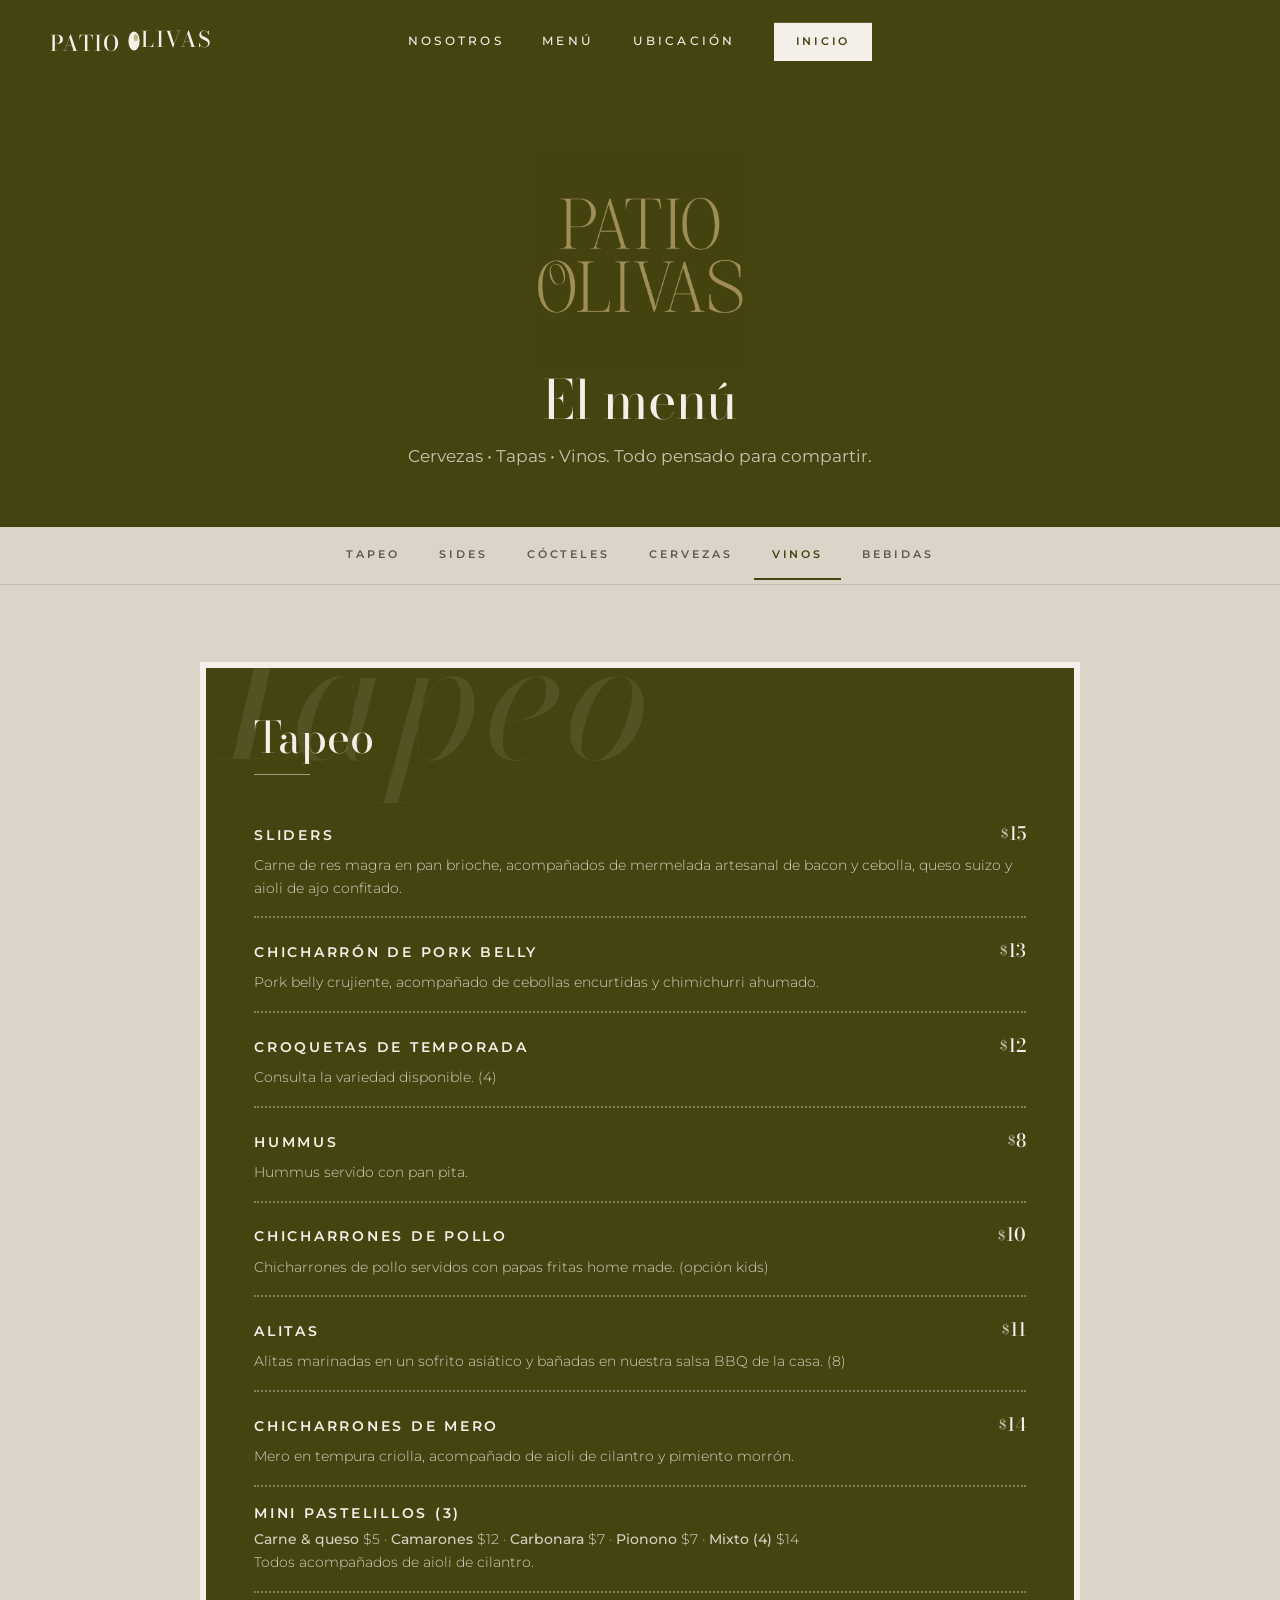
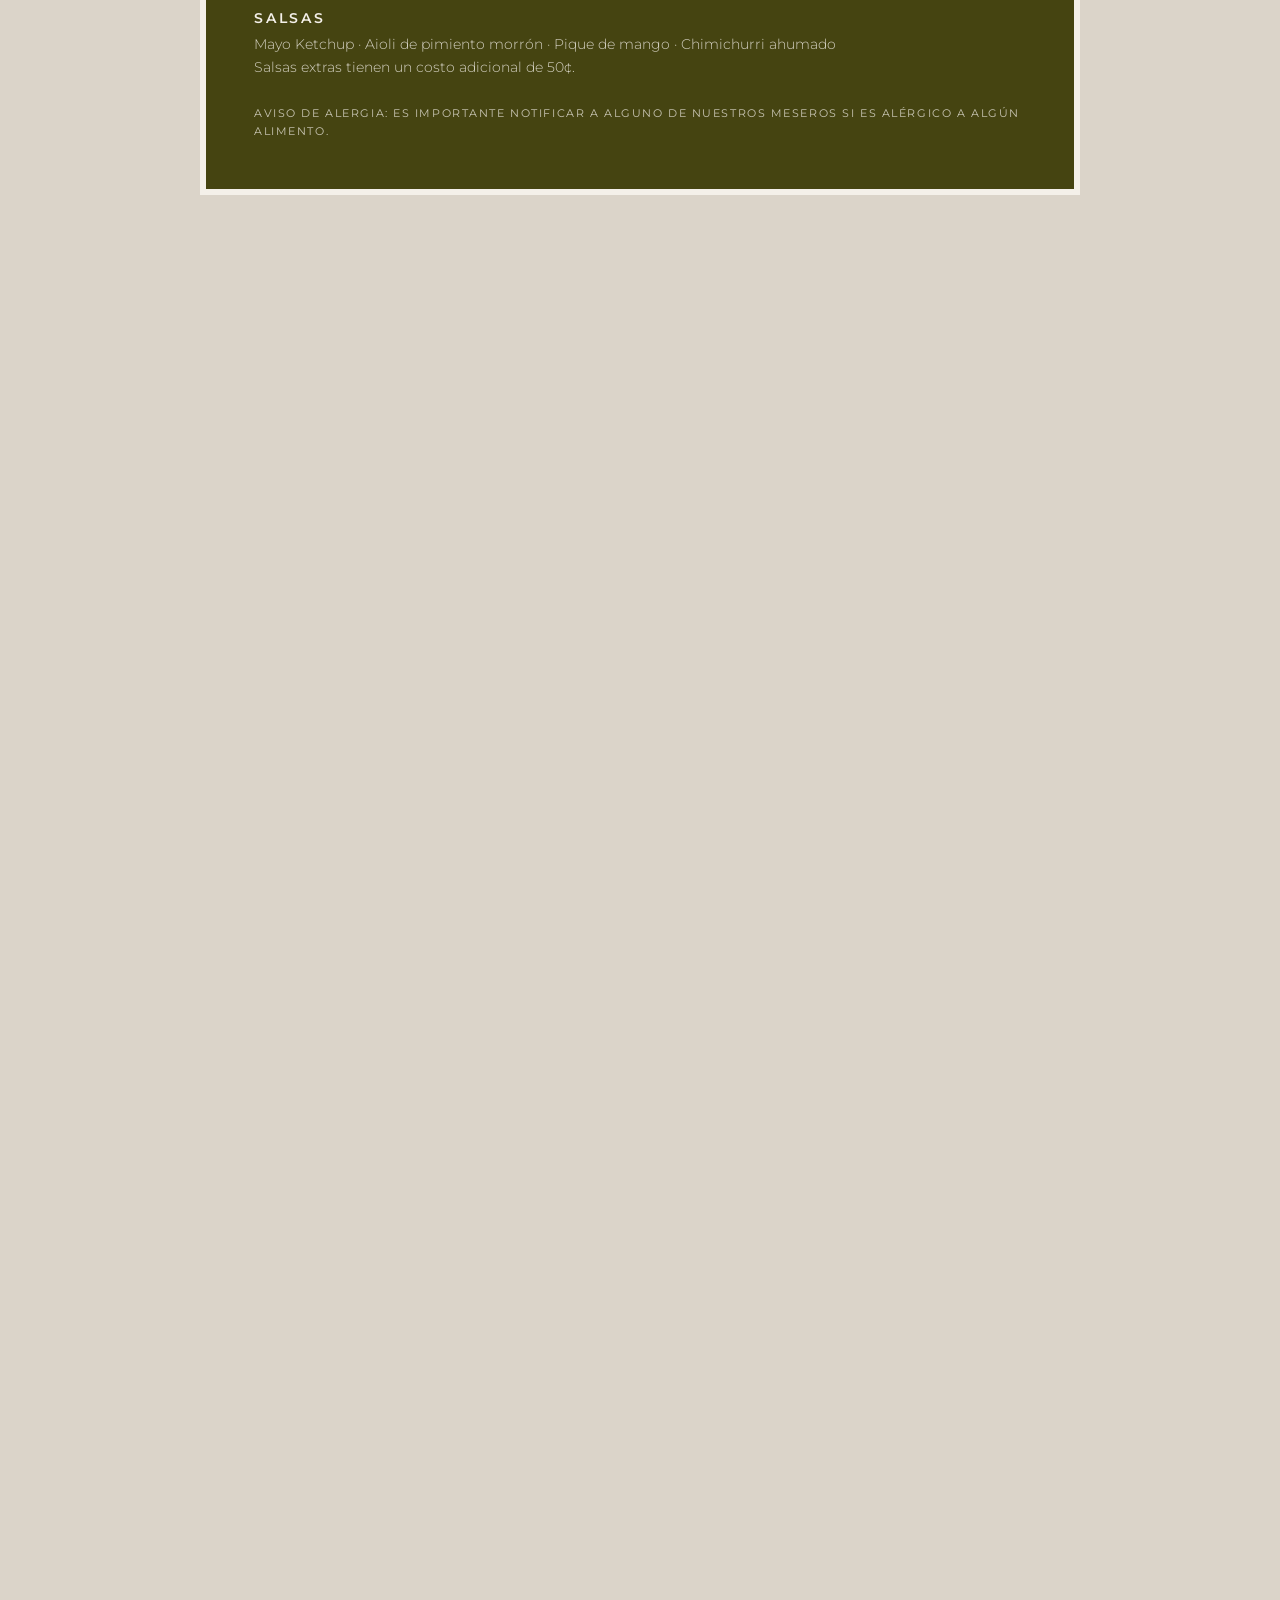
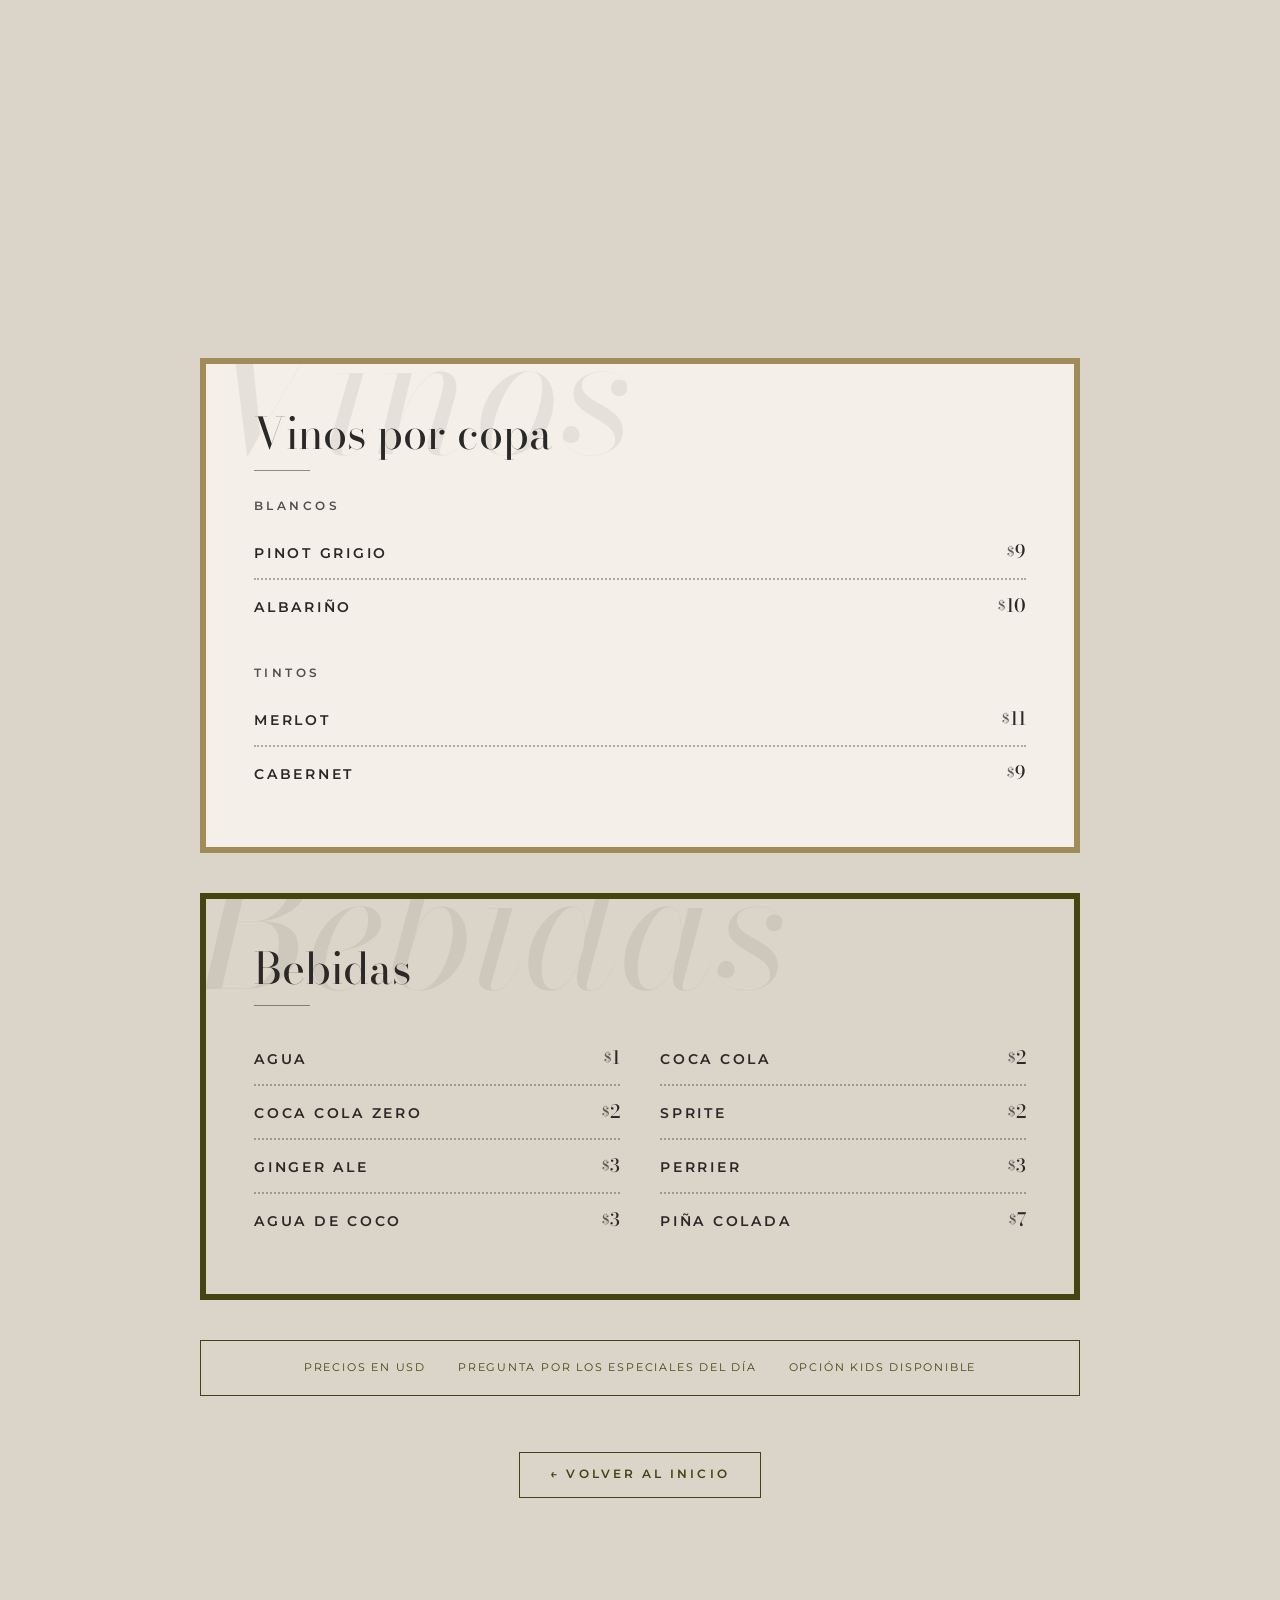
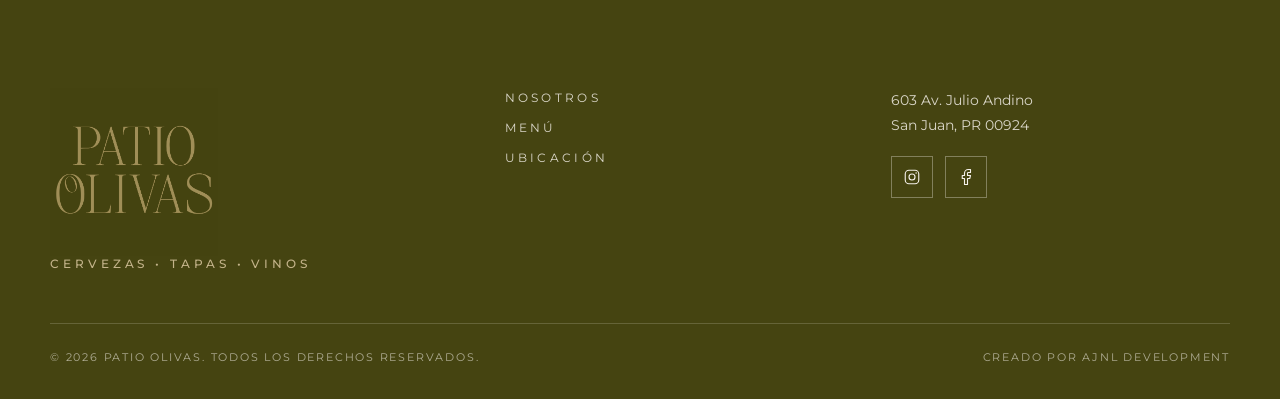
==== commit 358fc0ad: "added correct phone number and email" ====
--- a/menu.html
+++ b/menu.html
@@ -57,7 +57,7 @@
       </nav>
       <div class="overlay__meta">
         <span>603 Av. Julio Andino, San Juan, PR 00924</span>
-        <span>[Teléfono]</span>
+        <span>(939) 343-9664</span>
       </div>
     </div>
   </div>
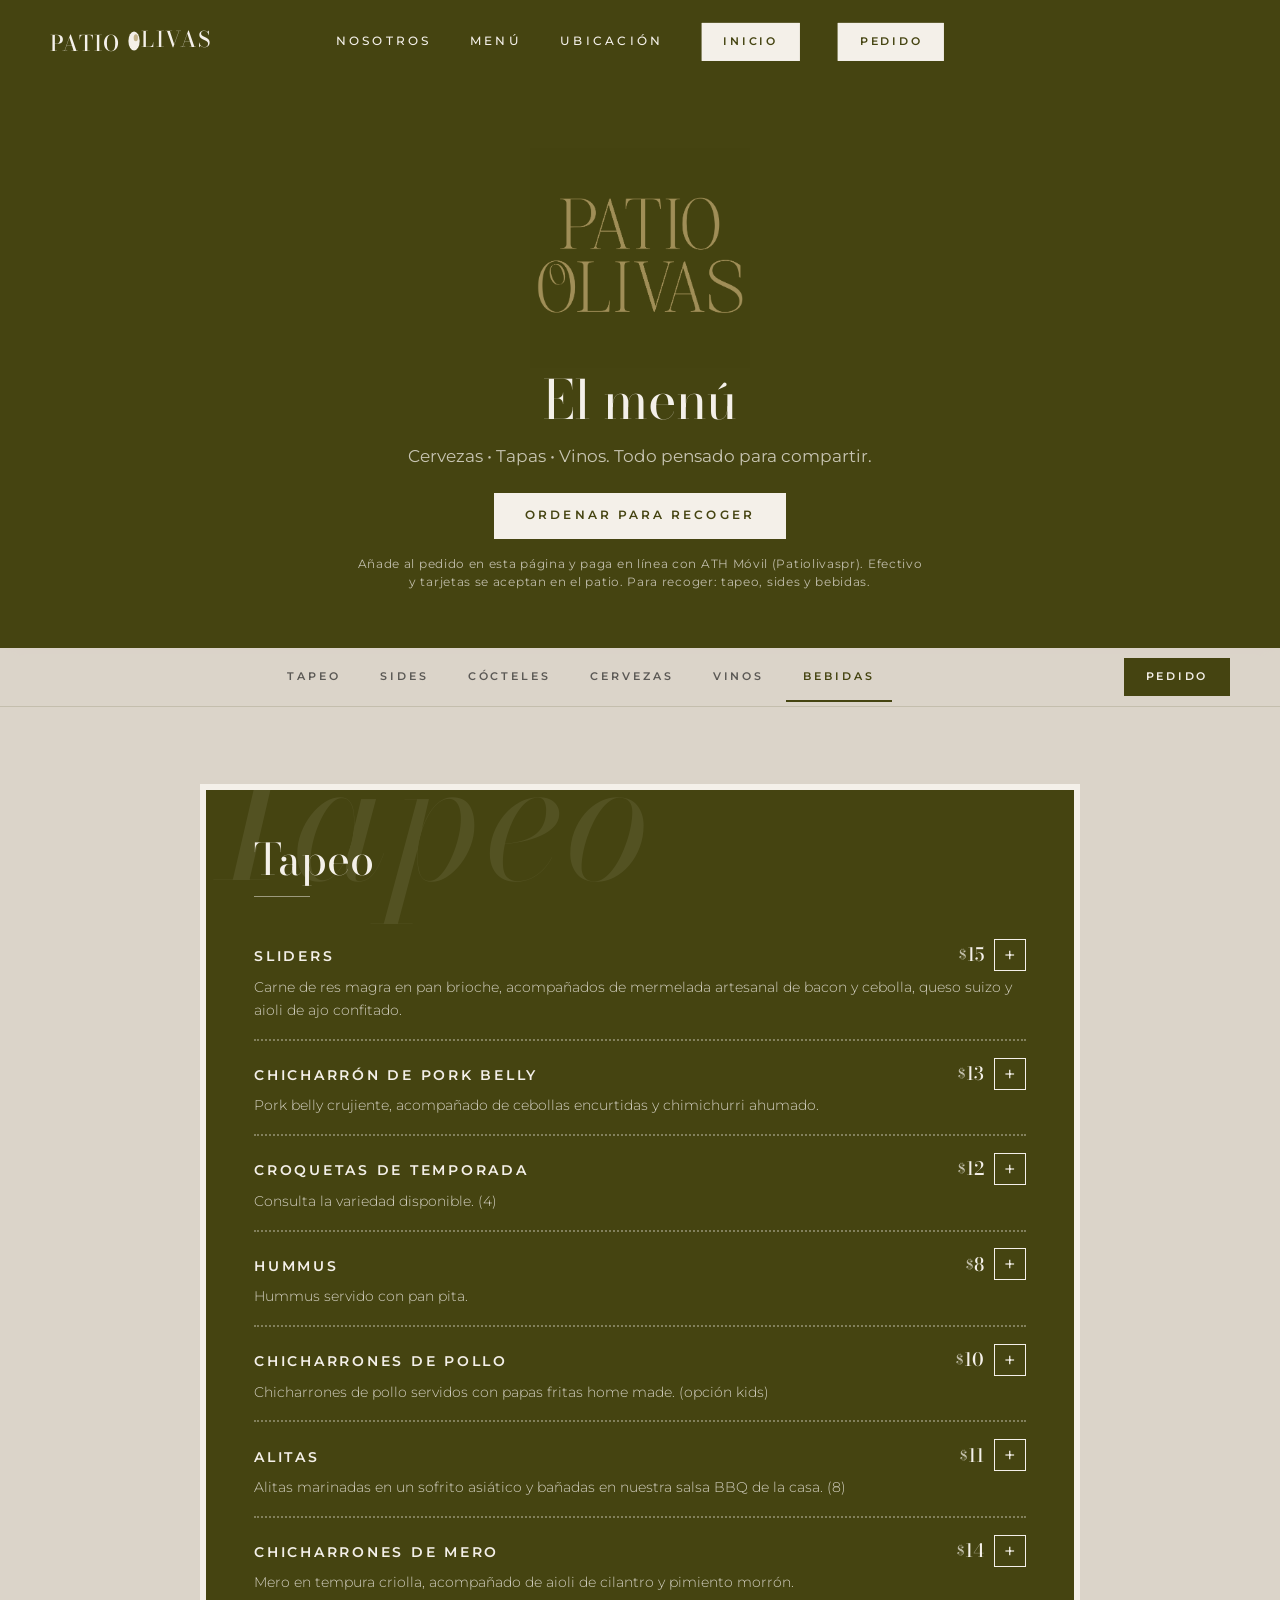
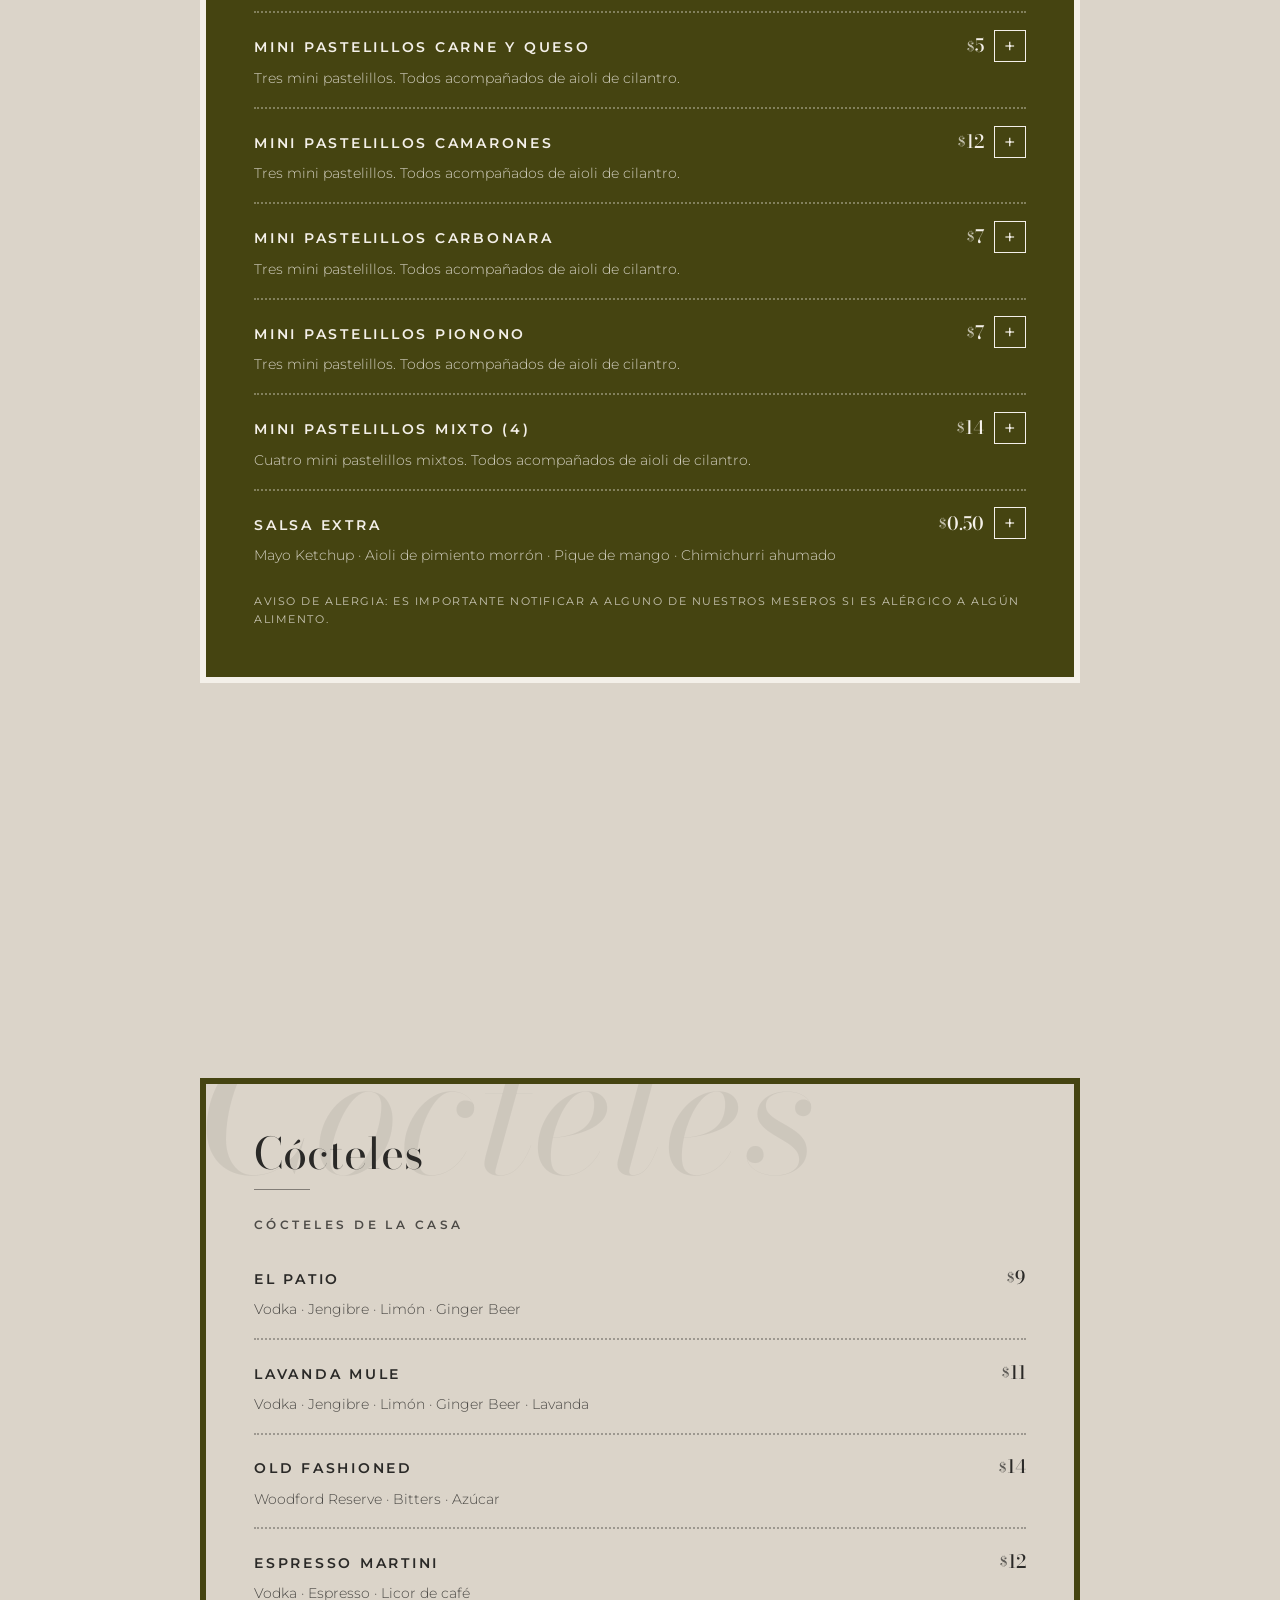
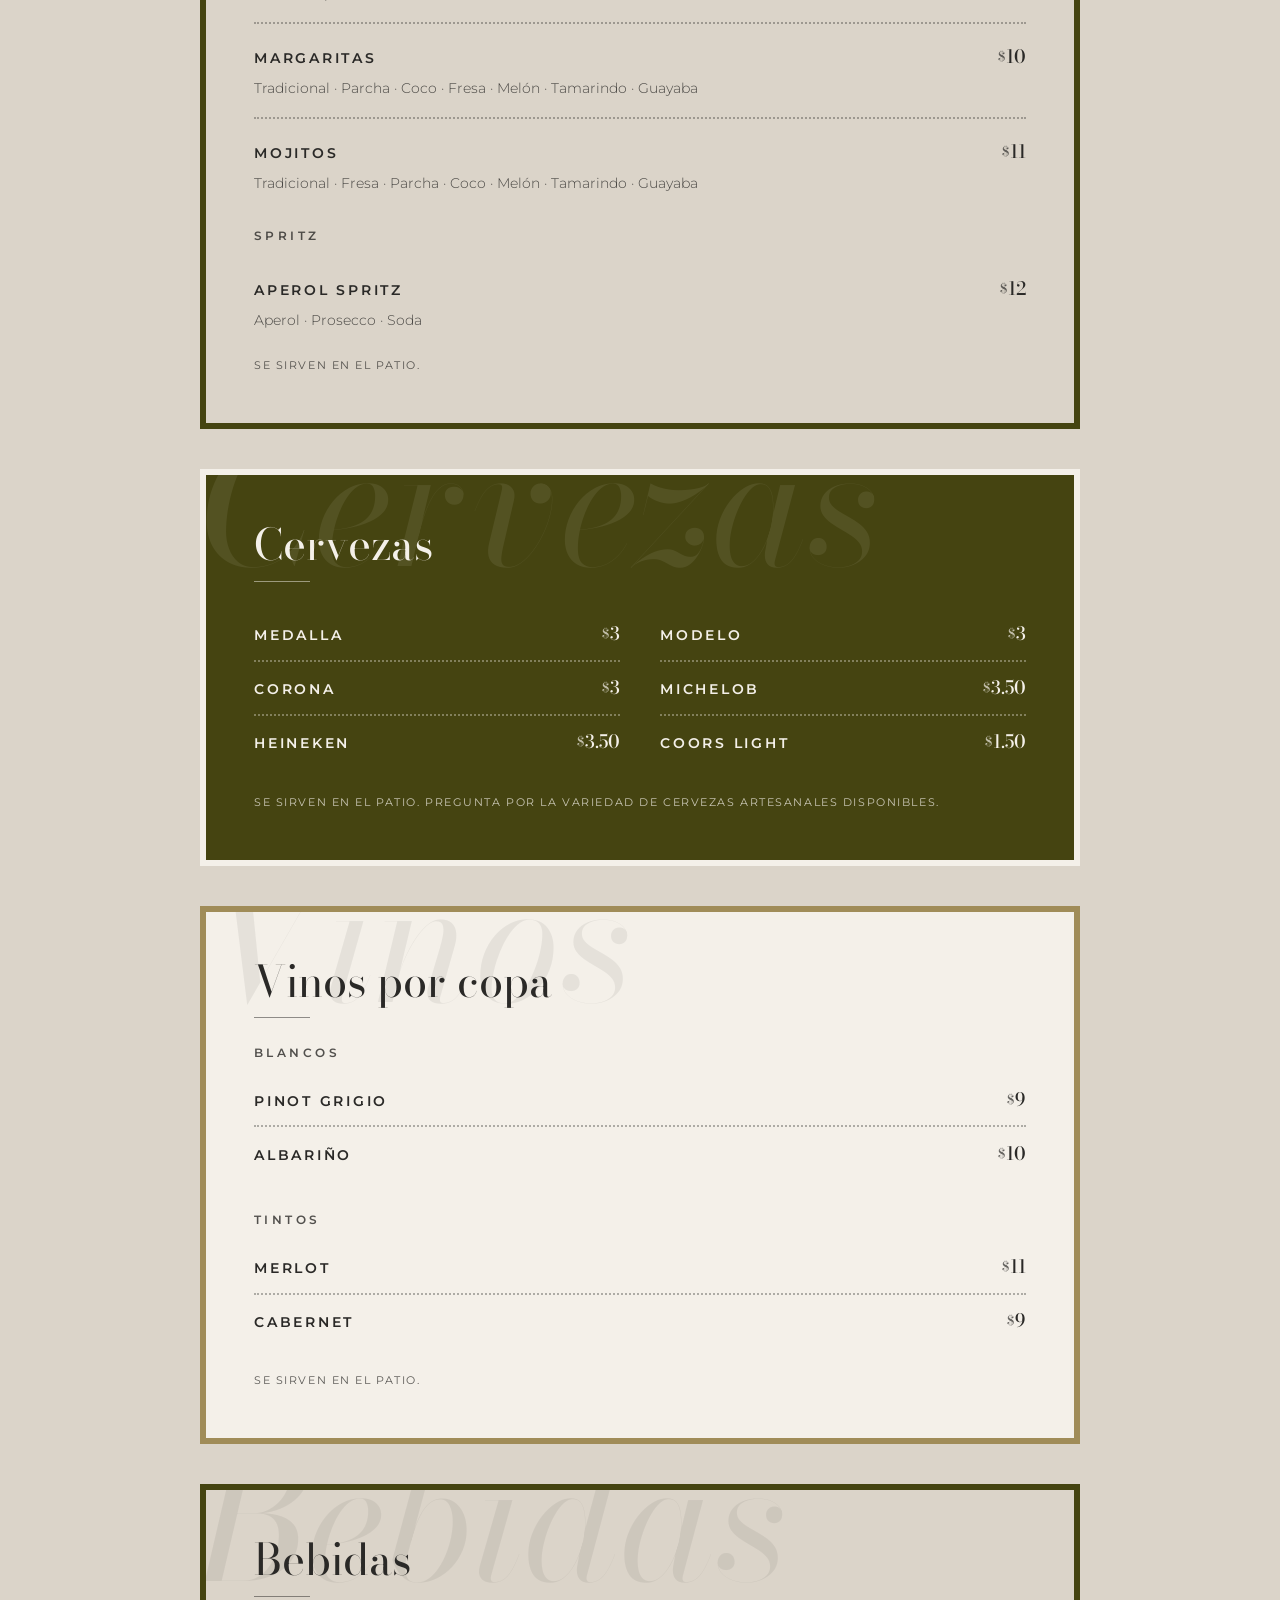
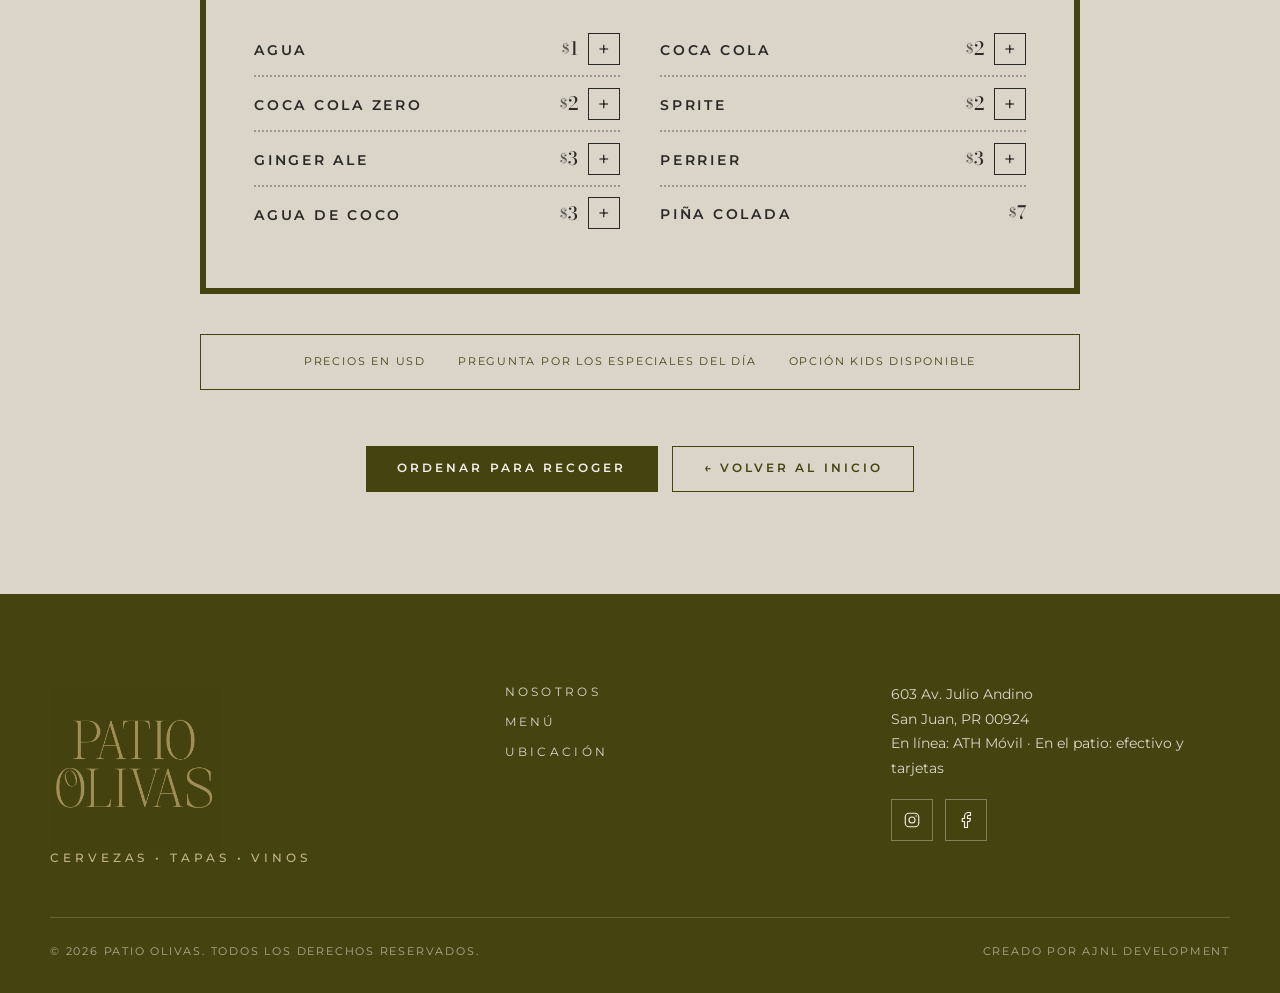
==== commit 2cb24589: "Introduce ATH Movil testing and enhance navigation and ordering features - Added mobile cart button " ====
--- a/menu.html
+++ b/menu.html
@@ -30,11 +30,17 @@
         <a href="index.html#menu">Menú</a>
         <a href="index.html#ubicacion">Ubicación</a>
         <a class="btn btn--small" href="index.html">Inicio</a>
+        <button type="button" class="btn btn--small cart-btn" data-open-cart>Pedido <span class="cart-btn__count" data-cart-count hidden>0</span></button>
       </nav>
 
-      <button class="burger" id="burger" aria-label="Abrir menú" aria-expanded="false" aria-controls="overlay">
-        <span></span><span></span><span></span>
-      </button>
+      <div class="nav__end">
+        <button type="button" class="cart-btn cart-btn--mobile" data-open-cart aria-label="Pedido">
+          Pedido <span class="cart-btn__count" data-cart-count hidden>0</span>
+        </button>
+        <button class="burger" id="burger" aria-label="Abrir menú" aria-expanded="false" aria-controls="overlay">
+          <span></span><span></span><span></span>
+        </button>
+      </div>
     </div>
   </header>
 
@@ -55,9 +61,11 @@
         <a href="#vinos">Vinos</a>
         <a href="index.html#ubicacion">Ubicación</a>
       </nav>
+      <a class="btn btn--light overlay__order" data-open-cart href="#pedido">Ordenar para recoger</a>
       <div class="overlay__meta">
         <span>603 Av. Julio Andino, San Juan, PR 00924</span>
         <span>(939) 343-9664</span>
+        <span>En línea: ATH Móvil · En el patio: efectivo y tarjetas</span>
       </div>
     </div>
   </div>
@@ -72,17 +80,24 @@
       </a>
       <h1 class="h2">El menú</h1>
       <p class="lead">Cervezas • Tapas • Vinos. Todo pensado para compartir.</p>
+      <div class="menu-hero__actions">
+        <a class="btn btn--light" data-open-cart href="#pedido">Ordenar para recoger</a>
+      </div>
+      <p class="menu-hero__note">Añade al pedido en esta página y paga en línea con ATH Móvil (Patiolivaspr). Efectivo y tarjetas se aceptan en el patio. Para recoger: tapeo, sides y bebidas.</p>
     </section>
 
     <!-- Sticky category nav -->
     <div class="subnav">
-      <div class="container subnav__inner" role="navigation" aria-label="Categorías del menú">
-        <a href="#tapeo">Tapeo</a>
-        <a href="#sides">Sides</a>
-        <a href="#cocteles">Cócteles</a>
-        <a href="#cervezas">Cervezas</a>
-        <a href="#vinos">Vinos</a>
-        <a href="#bebidas">Bebidas</a>
+      <div class="container subnav__bar">
+        <div class="subnav__inner" role="navigation" aria-label="Categorías del menú">
+          <a href="#tapeo">Tapeo</a>
+          <a href="#sides">Sides</a>
+          <a href="#cocteles">Cócteles</a>
+          <a href="#cervezas">Cervezas</a>
+          <a href="#vinos">Vinos</a>
+          <a href="#bebidas">Bebidas</a>
+        </div>
+        <a class="btn btn--small subnav__order" data-open-cart href="#pedido" aria-label="Ordenar para recoger">Pedido</a>
       </div>
     </div>
 
@@ -123,15 +138,28 @@
               <p class="item__desc">Mero en tempura criolla, acompañado de aioli de cilantro y pimiento morrón.</p>
             </li>
             <li class="item">
-              <div class="item__row"><span class="item__name">Mini Pastelillos (3)</span></div>
-              <p class="item__desc">
-                <strong>Carne &amp; queso</strong> $5 · <strong>Camarones</strong> $12 · <strong>Carbonara</strong> $7 · <strong>Pionono</strong> $7 · <strong>Mixto (4)</strong> $14<br/>
-                Todos acompañados de aioli de cilantro.
-              </p>
-            </li>
-            <li class="item">
-              <div class="item__row"><span class="item__name">Salsas</span></div>
-              <p class="item__desc">Mayo Ketchup · Aioli de pimiento morrón · Pique de mango · Chimichurri ahumado<br/>Salsas extras tienen un costo adicional de 50¢.</p>
+              <div class="item__row"><span class="item__name">Mini Pastelillos Carne y queso</span><span class="item__price">5</span></div>
+              <p class="item__desc">Tres mini pastelillos. Todos acompañados de aioli de cilantro.</p>
+            </li>
+            <li class="item">
+              <div class="item__row"><span class="item__name">Mini Pastelillos Camarones</span><span class="item__price">12</span></div>
+              <p class="item__desc">Tres mini pastelillos. Todos acompañados de aioli de cilantro.</p>
+            </li>
+            <li class="item">
+              <div class="item__row"><span class="item__name">Mini Pastelillos Carbonara</span><span class="item__price">7</span></div>
+              <p class="item__desc">Tres mini pastelillos. Todos acompañados de aioli de cilantro.</p>
+            </li>
+            <li class="item">
+              <div class="item__row"><span class="item__name">Mini Pastelillos Pionono</span><span class="item__price">7</span></div>
+              <p class="item__desc">Tres mini pastelillos. Todos acompañados de aioli de cilantro.</p>
+            </li>
+            <li class="item">
+              <div class="item__row"><span class="item__name">Mini Pastelillos Mixto (4)</span><span class="item__price">14</span></div>
+              <p class="item__desc">Cuatro mini pastelillos mixtos. Todos acompañados de aioli de cilantro.</p>
+            </li>
+            <li class="item">
+              <div class="item__row"><span class="item__name">Salsa extra</span><span class="item__price">0.50</span></div>
+              <p class="item__desc">Mayo Ketchup · Aioli de pimiento morrón · Pique de mango · Chimichurri ahumado</p>
             </li>
           </ul>
           <p class="card__note">Aviso de alergia: es importante notificar a alguno de nuestros meseros si es alérgico a algún alimento.</p>
@@ -189,6 +217,7 @@
               <p class="item__desc">Aperol · Prosecco · Soda</p>
             </li>
           </ul>
+          <p class="card__note">Se sirven en el patio.</p>
         </article>
 
         <!-- ============ CERVEZAS ============ -->
@@ -203,7 +232,7 @@
             <li class="item"><div class="item__row"><span class="item__name">Heineken</span><span class="item__price">3.50</span></div></li>
             <li class="item"><div class="item__row"><span class="item__name">Coors Light</span><span class="item__price">1.50</span></div></li>
           </ul>
-          <p class="card__note">Pregunta por la variedad de cervezas artesanales disponibles.</p>
+          <p class="card__note">Se sirven en el patio. Pregunta por la variedad de cervezas artesanales disponibles.</p>
         </article>
 
         <!-- ============ VINOS ============ -->
@@ -222,6 +251,7 @@
             <li class="item"><div class="item__row"><span class="item__name">Merlot</span><span class="item__price">11</span></div></li>
             <li class="item"><div class="item__row"><span class="item__name">Cabernet</span><span class="item__price">9</span></div></li>
           </ul>
+          <p class="card__note">Se sirven en el patio.</p>
         </article>
 
         <!-- ============ BEBIDAS ============ -->
@@ -236,7 +266,7 @@
             <li class="item"><div class="item__row"><span class="item__name">Ginger Ale</span><span class="item__price">3</span></div></li>
             <li class="item"><div class="item__row"><span class="item__name">Perrier</span><span class="item__price">3</span></div></li>
             <li class="item"><div class="item__row"><span class="item__name">Agua de coco</span><span class="item__price">3</span></div></li>
-            <li class="item"><div class="item__row"><span class="item__name">Piña colada</span><span class="item__price">7</span></div></li>
+            <li class="item" data-dine-in><div class="item__row"><span class="item__name">Piña colada</span><span class="item__price">7</span></div></li>
           </ul>
         </article>
 
@@ -247,7 +277,10 @@
         </div>
 
         <div class="menu-page__back reveal">
-          <a class="btn btn--outline" href="index.html">← Volver al inicio</a>
+          <div class="cta-row">
+            <a class="btn" data-open-cart href="#pedido">Ordenar para recoger</a>
+            <a class="btn btn--outline" href="index.html">← Volver al inicio</a>
+          </div>
         </div>
 
       </div>
@@ -273,6 +306,7 @@
 
       <div class="footer__contact">
         <p>603 Av. Julio Andino<br/>San Juan, PR 00924</p>
+        <p>En línea: ATH Móvil · En el patio: efectivo y tarjetas</p>
         <div class="socials">
           <a href="https://www.instagram.com/patiolivaspr/" target="_blank" rel="noopener" aria-label="Instagram">
             <svg viewBox="0 0 24 24" aria-hidden="true"><rect x="3" y="3" width="18" height="18" rx="5"/><circle cx="12" cy="12" r="4"/><circle cx="17.5" cy="6.5" r="1" fill="currentColor" stroke="none"/></svg>
@@ -293,6 +327,8 @@
     <svg viewBox="0 0 24 24" aria-hidden="true"><path d="M12 19V5M5 12l7-7 7 7"/></svg>
   </button>
 
+  <script src="js/order-config.js"></script>
   <script src="js/main.js" defer></script>
+  <script src="js/order.js" defer></script>
 </body>
 </html>
--- a/css/styles.css
+++ b/css/styles.css
@@ -258,6 +258,23 @@
   gap: 2rem;
 }
 .nav__links { display: flex; align-items: center; gap: 2.4rem; }
+.nav__end { display: flex; align-items: center; gap: 0.35rem; flex-shrink: 0; }
+.cart-btn { position: relative; }
+.cart-btn__count {
+  position: absolute; top: -0.4rem; right: -0.4rem;
+  min-width: 1.15rem; height: 1.15rem; padding: 0 0.28rem;
+  background: var(--gold); color: var(--olive-deep);
+  font-size: 0.62rem; font-weight: 600; letter-spacing: 0;
+  display: grid; place-items: center; line-height: 1;
+}
+.cart-btn__count[hidden] { display: none; }
+.cart-btn--mobile {
+  display: none;
+  position: relative;
+  height: 44px; padding: 0 0.7rem;
+  border: 1.5px solid currentColor;
+  font-size: 0.62rem; font-weight: 600; letter-spacing: 0.18em; text-transform: uppercase;
+}
 .nav--hero-aware .nav__inner { position: relative; }
 @media (min-width: 821px) {
   .nav--hero-aware .nav__links {
@@ -372,6 +389,7 @@
 .overlay.is-open .overlay__links a:nth-child(4) { transition-delay: 0.46s; }
 .overlay.is-open .overlay__links a:nth-child(5) { transition-delay: 0.53s; }
 .overlay.is-open .overlay__links a:nth-child(6) { transition-delay: 0.60s; }
+.overlay__order { margin-top: 0.35rem; }
 .overlay__meta { display: flex; flex-direction: column; gap: 0.2rem; font-size: 0.74rem; letter-spacing: 0.14em; text-transform: uppercase; color: rgba(244,240,233,0.65); margin-top: auto; padding-top: 1rem; }
 body.menu-open { overflow: hidden; }
 
@@ -523,6 +541,15 @@
 }
 .item__price { font-family: var(--font-serif); font-size: 1.15rem; font-weight: 500; white-space: nowrap; }
 .item__price::before { content: "$"; font-size: 0.7em; opacity: 0.7; margin-right: 1px; vertical-align: 0.15em; }
+.item__tools { display: flex; align-items: center; gap: 0.65rem; flex-shrink: 0; }
+.item__add {
+  width: 32px; height: 32px;
+  display: grid; place-items: center;
+  border: 1.5px solid currentColor;
+  font-size: 1.25rem; line-height: 1; font-weight: 400;
+  transition: background 0.25s var(--ease), color 0.25s var(--ease);
+}
+.item__add:hover { background: var(--gold); border-color: var(--gold); color: var(--olive-deep); }
 .item__desc { font-size: 0.9rem; line-height: 1.6; opacity: 0.82; margin-top: 0.3rem; font-weight: 300; }
 .item__desc strong { font-weight: 500; }
 
@@ -532,6 +559,8 @@
 .items--grid .item:nth-last-child(2):nth-child(odd) { border-bottom: 0; }
 
 .menu-preview__cta { text-align: center; margin-top: clamp(2.5rem, 5vw, 4rem); display: flex; flex-direction: column; align-items: center; gap: 1.2rem; }
+.cta-row { display: flex; flex-wrap: wrap; gap: 0.9rem; justify-content: center; }
+.pickup-note { max-width: 36rem; font-size: 0.78rem; line-height: 1.55; color: var(--ink-soft); }
 
 /* ---------- Location ---------- */
 .location__grid {
@@ -610,6 +639,15 @@
 .menu-hero .eyebrow { color: var(--gold-light); }
 .menu-hero .h2 { color: var(--cream); margin: 0.2rem 0 0.8rem; }
 .menu-hero .lead { color: rgba(244,240,233,0.75); margin-inline: auto; }
+.menu-hero__actions { display: flex; justify-content: center; margin-top: 1.4rem; }
+.menu-hero__note {
+  margin: 1.1rem auto 0;
+  max-width: 36rem;
+  color: rgba(244,240,233,0.7);
+  font-size: 0.72rem;
+  letter-spacing: 0.06em;
+  line-height: 1.55;
+}
 .menu-hero__bg {
   position: absolute; inset: 0; opacity: 0.22; min-height: 0; border: 0;
   background-color: transparent;
@@ -625,13 +663,25 @@
   -webkit-backdrop-filter: blur(10px);
   border-bottom: 1px solid rgba(69,68,17,0.15);
 }
+.subnav__bar {
+  display: flex;
+  align-items: center;
+  gap: 0.75rem;
+}
 .subnav__inner {
   display: flex; justify-content: center; gap: 0.25rem;
   overflow-x: auto; scrollbar-width: none;
   padding: 0.25rem 0;
+  flex: 1;
+  min-width: 0;
+}
+.subnav__order {
+  flex: 0 0 auto;
+  white-space: nowrap;
+  margin: 0.35rem 0;
 }
 .subnav__inner::-webkit-scrollbar { display: none; }
-.subnav a {
+.subnav__inner a {
   flex: 0 0 auto;
   padding: 0.9rem 1.1rem;
   font-size: 0.7rem; font-weight: 600; letter-spacing: 0.26em; text-transform: uppercase;
@@ -639,7 +689,7 @@
   border-bottom: 2px solid transparent;
   transition: color 0.3s, border-color 0.3s;
 }
-.subnav a:hover, .subnav a.is-active { color: var(--olive); border-color: var(--olive); }
+.subnav__inner a:hover, .subnav__inner a.is-active { color: var(--olive); border-color: var(--olive); }
 
 .menu-page { padding: clamp(3rem, 6vw, 5rem) 0 clamp(4rem, 8vw, 7rem); }
 .menu-page .card { max-width: 880px; margin: 0 auto 2.5rem; scroll-margin-top: 140px; }
@@ -667,6 +717,96 @@
 .to-top.is-visible { opacity: 1; transform: none; pointer-events: auto; }
 .to-top:hover { background: var(--olive-deep); }
 .to-top svg { width: 16px; height: 16px; fill: none; stroke: currentColor; stroke-width: 1.5; }
+
+/* ---------- On-page pickup cart ---------- */
+body.cart-open { overflow: hidden; }
+.cart-backdrop {
+  position: fixed; inset: 0; z-index: 115;
+  background: rgba(26, 25, 8, 0.45);
+}
+.cart {
+  position: fixed; top: 0; right: 0; bottom: 0; z-index: 120;
+  width: min(420px, 100%);
+  background: var(--olive); color: var(--cream);
+  transform: translateX(100%);
+  transition: transform 0.45s var(--ease);
+  display: flex; flex-direction: column;
+  overflow: hidden;
+}
+.cart.is-open { transform: none; }
+.cart__close {
+  position: absolute; top: 0.85rem; right: 1rem;
+  font-size: 2.4rem; line-height: 1; color: var(--gold-light);
+  width: 48px; height: 48px;
+}
+.cart__body {
+  flex: 1; overflow-y: auto;
+  padding: 4.5rem 1.6rem 2rem;
+  display: flex; flex-direction: column; gap: 0.85rem;
+}
+.cart__body[hidden] { display: none; }
+.cart__body .eyebrow { color: var(--gold-light); }
+.cart__title { font-family: var(--font-serif); font-size: 2.1rem; font-weight: 400; line-height: 1.1; }
+.cart__empty { opacity: 0.75; font-size: 0.92rem; }
+.cart-line {
+  display: flex; justify-content: space-between; align-items: center; gap: 1rem;
+  padding: 0.85rem 0;
+  border-bottom: 1px dotted rgba(244,240,233,0.28);
+}
+.cart-line__name { font-size: 0.78rem; font-weight: 600; letter-spacing: 0.16em; text-transform: uppercase; }
+.cart-line__price { font-family: var(--font-serif); opacity: 0.8; }
+.cart-line__qty { display: flex; align-items: center; gap: 0.55rem; }
+.cart-line__qty button {
+  width: 28px; height: 28px;
+  border: 1px solid rgba(244,240,233,0.45);
+  display: grid; place-items: center; line-height: 1;
+}
+.cart__footer { margin-top: auto; display: flex; flex-direction: column; gap: 0.85rem; padding-top: 1.2rem; }
+.cart__total { display: flex; justify-content: space-between; align-items: baseline; font-size: 1.05rem; }
+.cart__total strong { font-family: var(--font-serif); font-size: 1.6rem; font-weight: 500; }
+.cart__pay-hint { font-size: 0.78rem; opacity: 0.7; line-height: 1.5; }
+.cart__pay-hint strong { color: var(--cream); }
+.cart__confirm { margin: 0.2rem 0 0.4rem; }
+.cart-line--static { padding: 0.45rem 0; }
+.cart__ath-box {
+  display: grid;
+  grid-template-columns: auto 1fr;
+  gap: 0.25rem 1rem;
+  padding: 1rem 0;
+  border-top: 1px dotted rgba(244,240,233,0.28);
+  border-bottom: 1px dotted rgba(244,240,233,0.28);
+  font-size: 0.72rem; letter-spacing: 0.16em; text-transform: uppercase;
+}
+.cart__ath-box strong {
+  font-family: var(--font-serif);
+  font-size: 1.35rem; letter-spacing: 0; text-transform: none; font-weight: 500; text-align: right;
+}
+.cart__done-close { margin-top: 0.35rem; border-color: rgba(244,240,233,0.45); }
+.cart__back { font-size: 0.72rem; letter-spacing: 0.16em; text-transform: uppercase; text-align: left; opacity: 0.8; }
+.cart__error { color: var(--gold-light); font-size: 0.85rem; }
+.cart__thanks { line-height: 1.6; }
+.cart-form label, .cart-form legend {
+  display: flex; flex-direction: column; gap: 0.3rem;
+  font-size: 0.68rem; font-weight: 600; letter-spacing: 0.18em; text-transform: uppercase;
+}
+.cart-form input, .cart-form textarea {
+  width: 100%;
+  background: transparent;
+  border: 0; border-bottom: 1px solid rgba(244,240,233,0.4);
+  color: var(--cream);
+  padding: 0.55rem 0;
+  font: inherit; letter-spacing: 0; text-transform: none; font-weight: 400;
+  color-scheme: dark;
+}
+.cart-form textarea { resize: vertical; }
+.cart-form__row { display: grid; grid-template-columns: 1fr 1fr; gap: 0.8rem; }
+.cart-form fieldset { border: 0; padding: 0; margin: 0.4rem 0; display: flex; flex-direction: column; align-items: flex-start; gap: 0.45rem; }
+.cart-form label.cart-form__choice {
+  flex-direction: row; align-items: center; gap: 0.6rem;
+  font-size: 0.8rem; letter-spacing: 0.08em; text-transform: none; font-weight: 400;
+}
+.cart-form__honey { position: absolute; left: -9999px; }
+.cart .btn { width: 100%; }
 
 /* ==========================================================================
    Responsive
@@ -684,6 +824,7 @@
   :root { --nav-h: 72px; }
   .nav__links { display: none; }
   .burger { display: flex; }
+  .cart-btn--mobile { display: flex; align-items: center; }
   .menu-cards { grid-template-columns: 1fr; }
   .menu-cards__media { min-height: 220px; }
   .hero__bg img { object-position: center 32%; }
@@ -699,6 +840,7 @@
 @media (max-width: 560px) {
   .footer__grid { grid-template-columns: 1fr; }
   .hero__actions .btn { width: 100%; }
+  .cta-row .btn, .menu-hero__actions .btn { width: 100%; }
   .location__actions .btn { width: 100%; }
   .card { border-width: 4px; }
 }
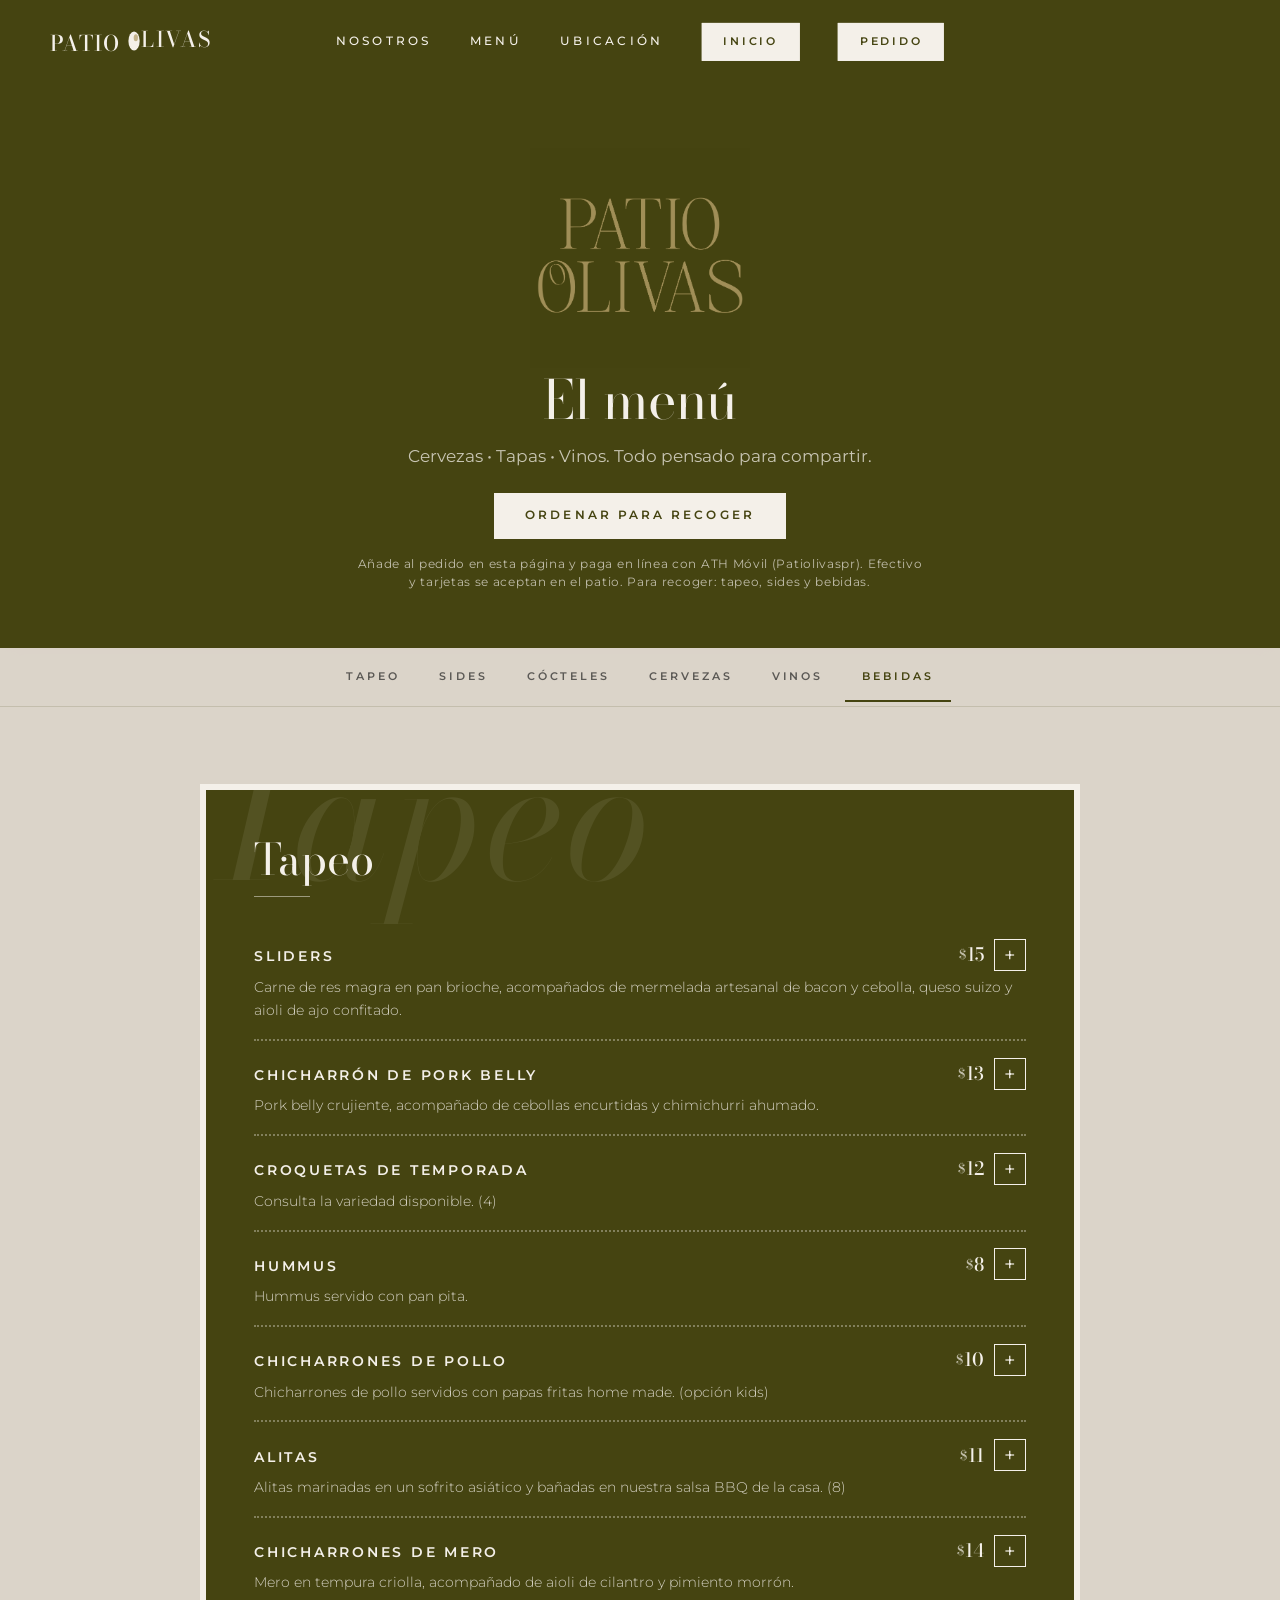
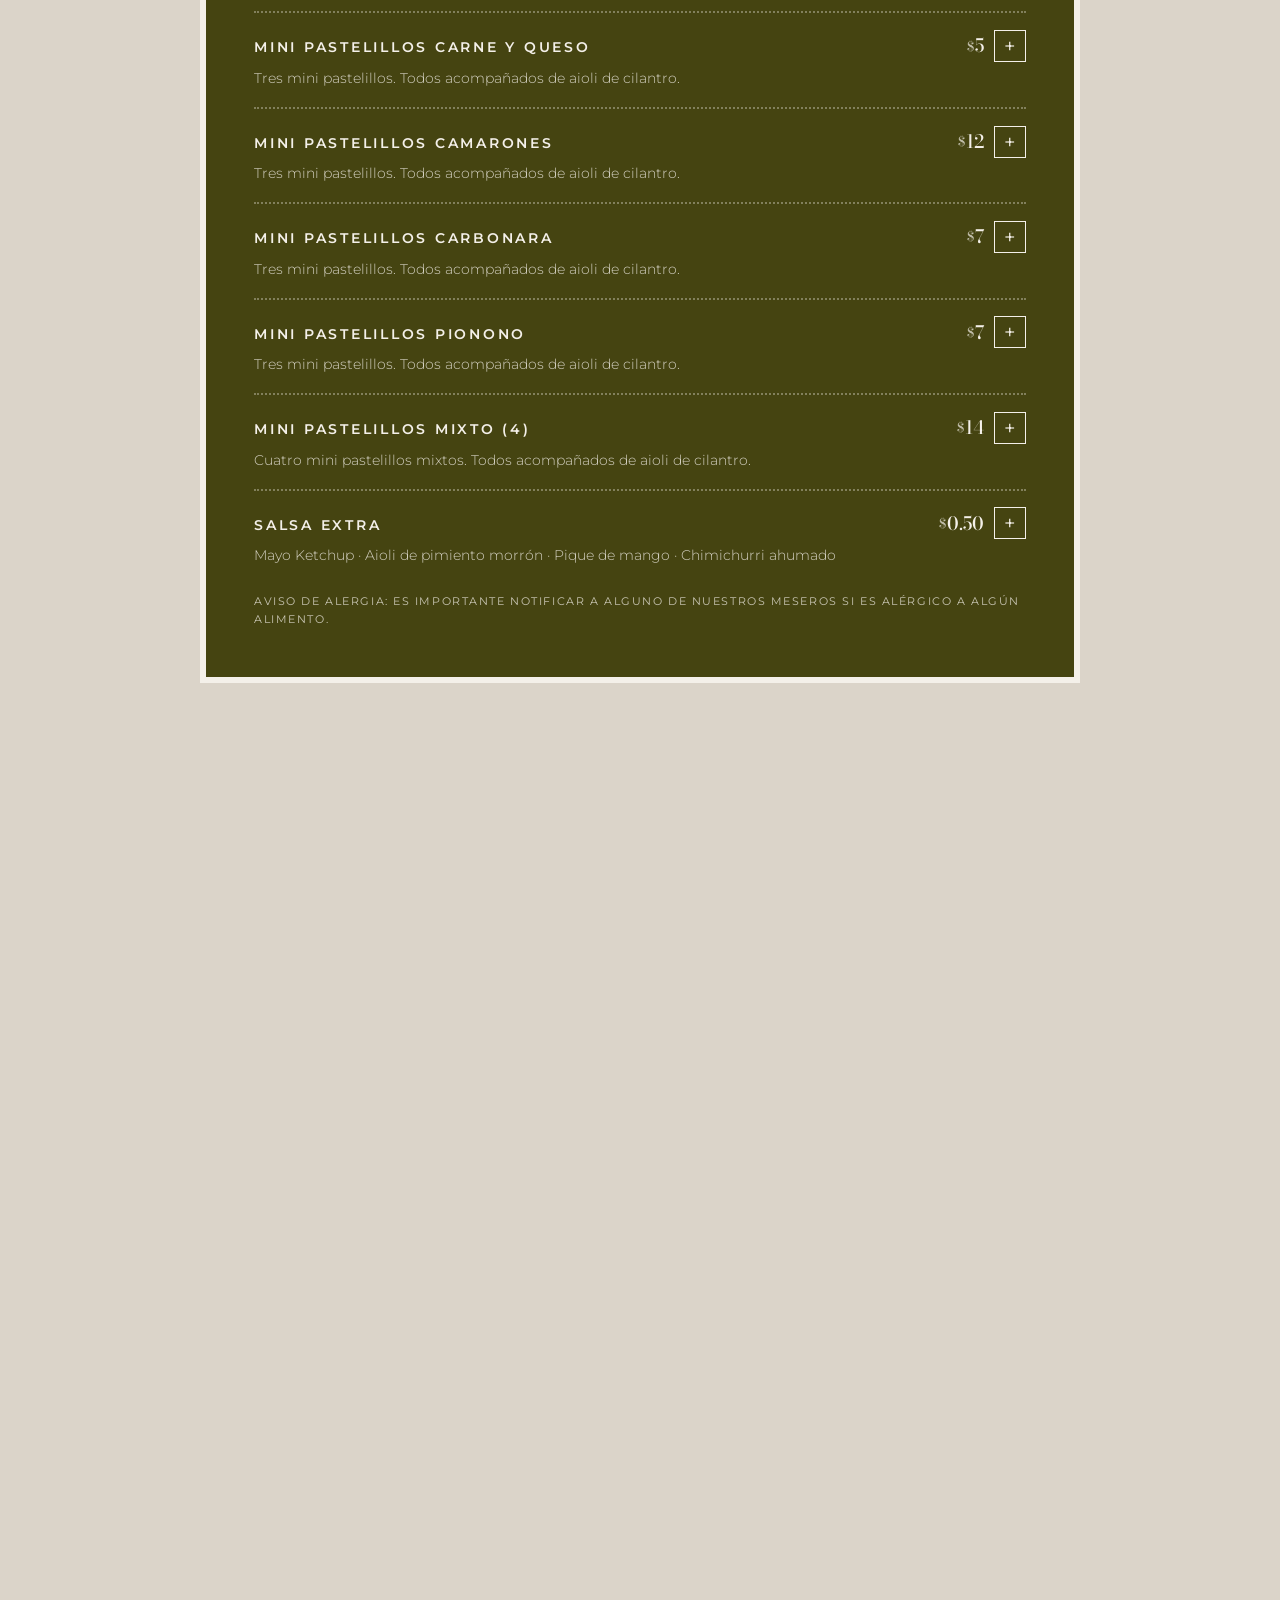
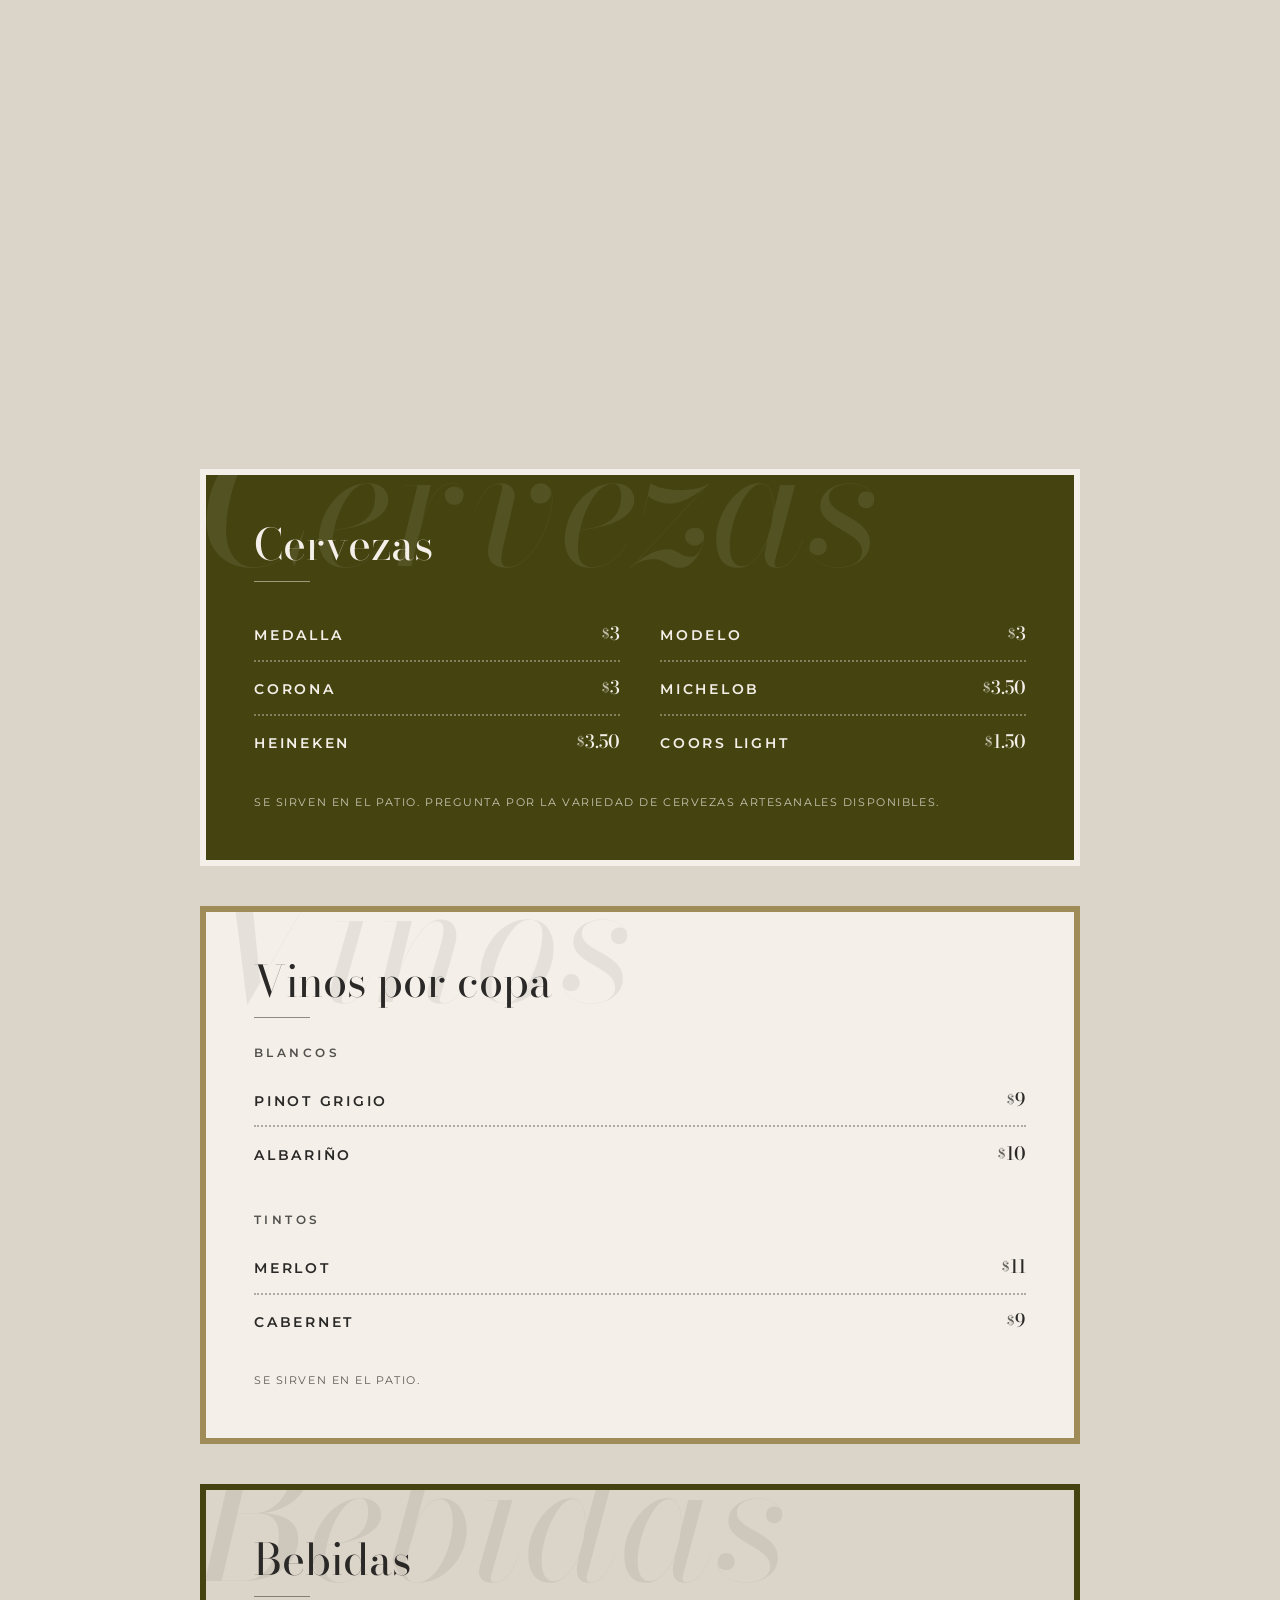
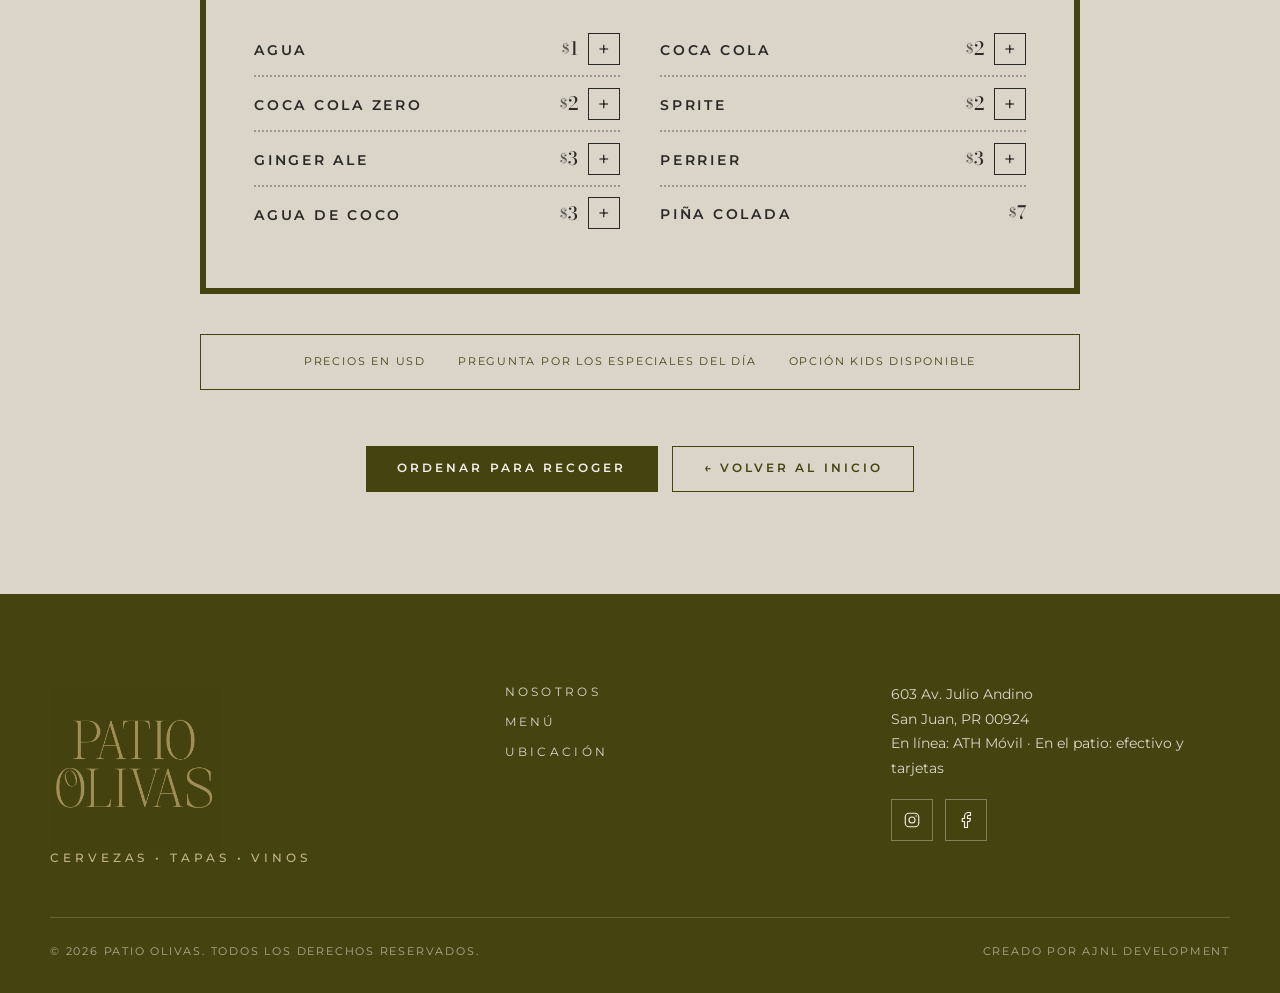
==== commit b7f2db78: "ATH Movil test 2" ====
--- a/menu.html
+++ b/menu.html
@@ -97,7 +97,6 @@
           <a href="#vinos">Vinos</a>
           <a href="#bebidas">Bebidas</a>
         </div>
-        <a class="btn btn--small subnav__order" data-open-cart href="#pedido" aria-label="Ordenar para recoger">Pedido</a>
       </div>
     </div>
 
--- a/css/styles.css
+++ b/css/styles.css
@@ -675,11 +675,6 @@
   flex: 1;
   min-width: 0;
 }
-.subnav__order {
-  flex: 0 0 auto;
-  white-space: nowrap;
-  margin: 0.35rem 0;
-}
 .subnav__inner::-webkit-scrollbar { display: none; }
 .subnav__inner a {
   flex: 0 0 auto;
@@ -780,7 +775,10 @@
 .cart__ath-box strong {
   font-family: var(--font-serif);
   font-size: 1.35rem; letter-spacing: 0; text-transform: none; font-weight: 500; text-align: right;
-}
+  overflow-wrap: anywhere;
+}
+.cart__ref { font-size: 0.95rem; }
+.cart__status { font-size: 0.95rem; line-height: 1.55; }
 .cart__done-close { margin-top: 0.35rem; border-color: rgba(244,240,233,0.45); }
 .cart__back { font-size: 0.72rem; letter-spacing: 0.16em; text-transform: uppercase; text-align: left; opacity: 0.8; }
 .cart__error { color: var(--gold-light); font-size: 0.85rem; }
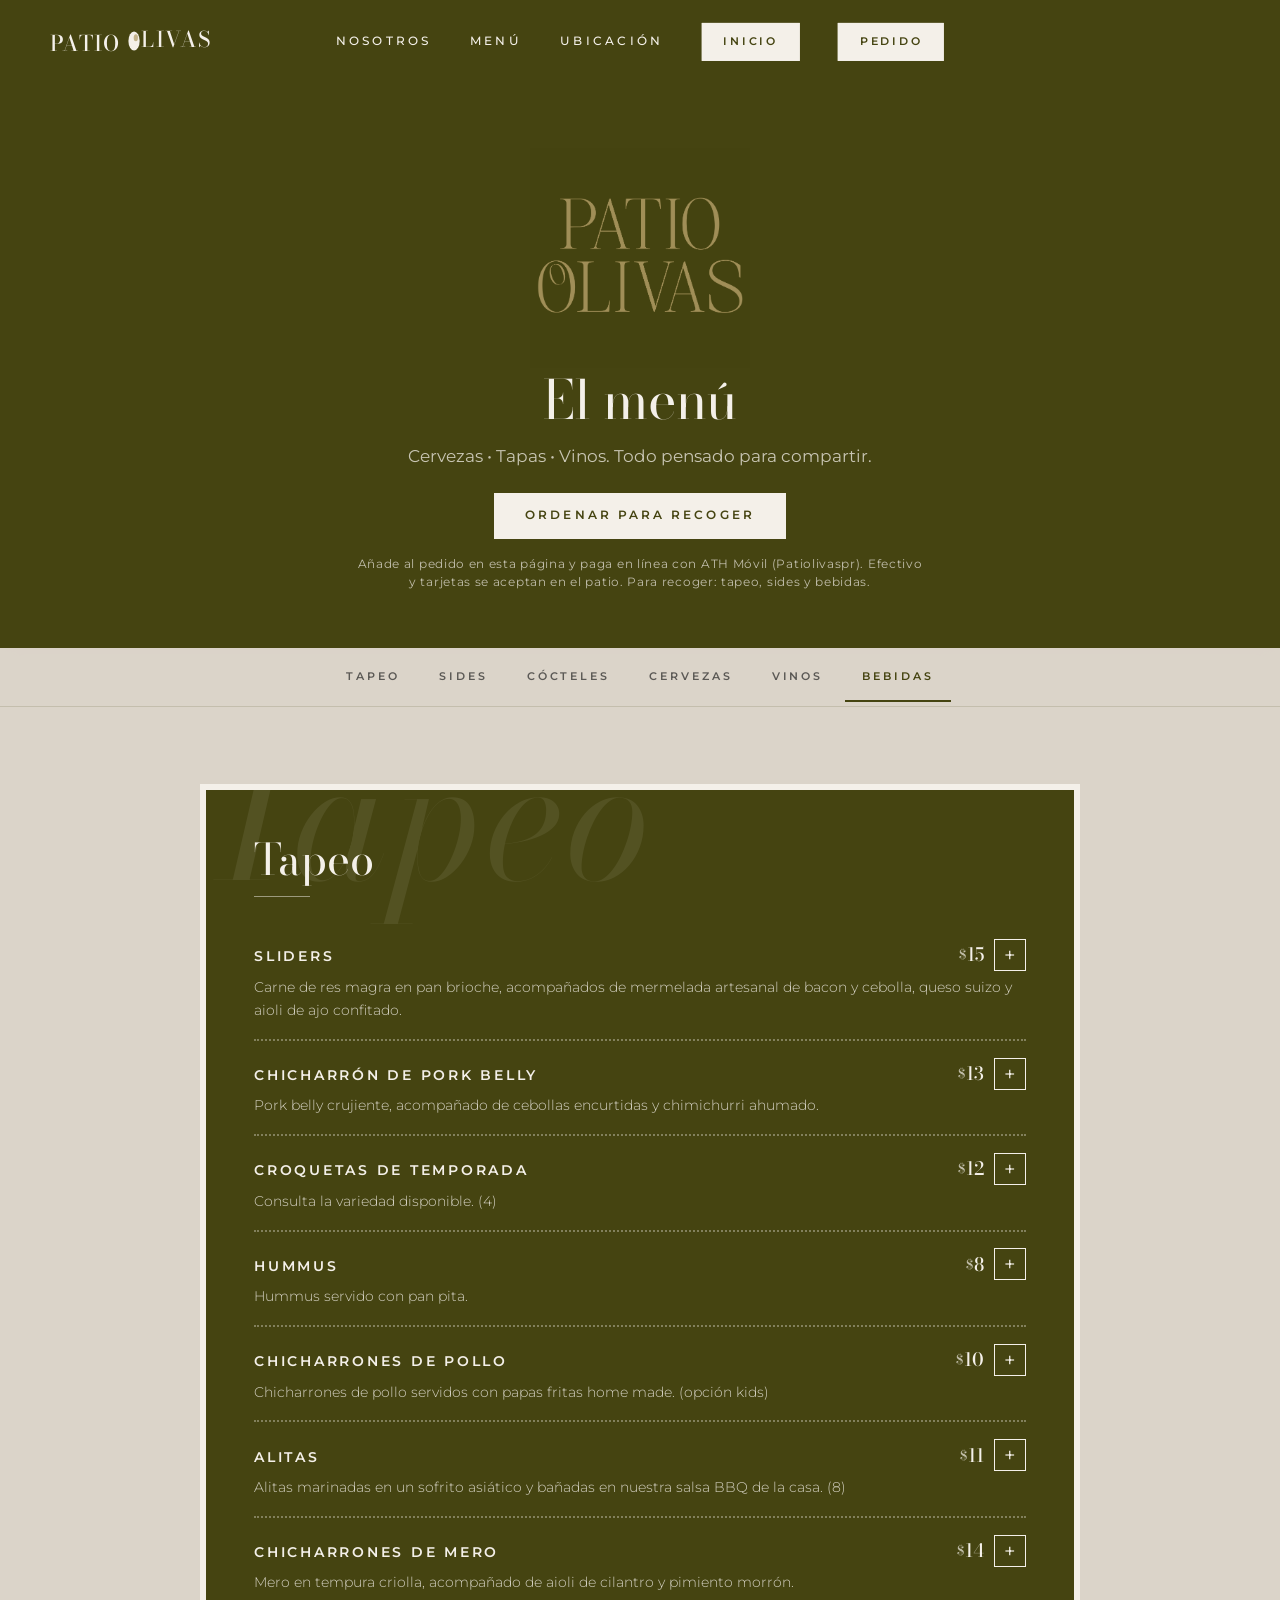
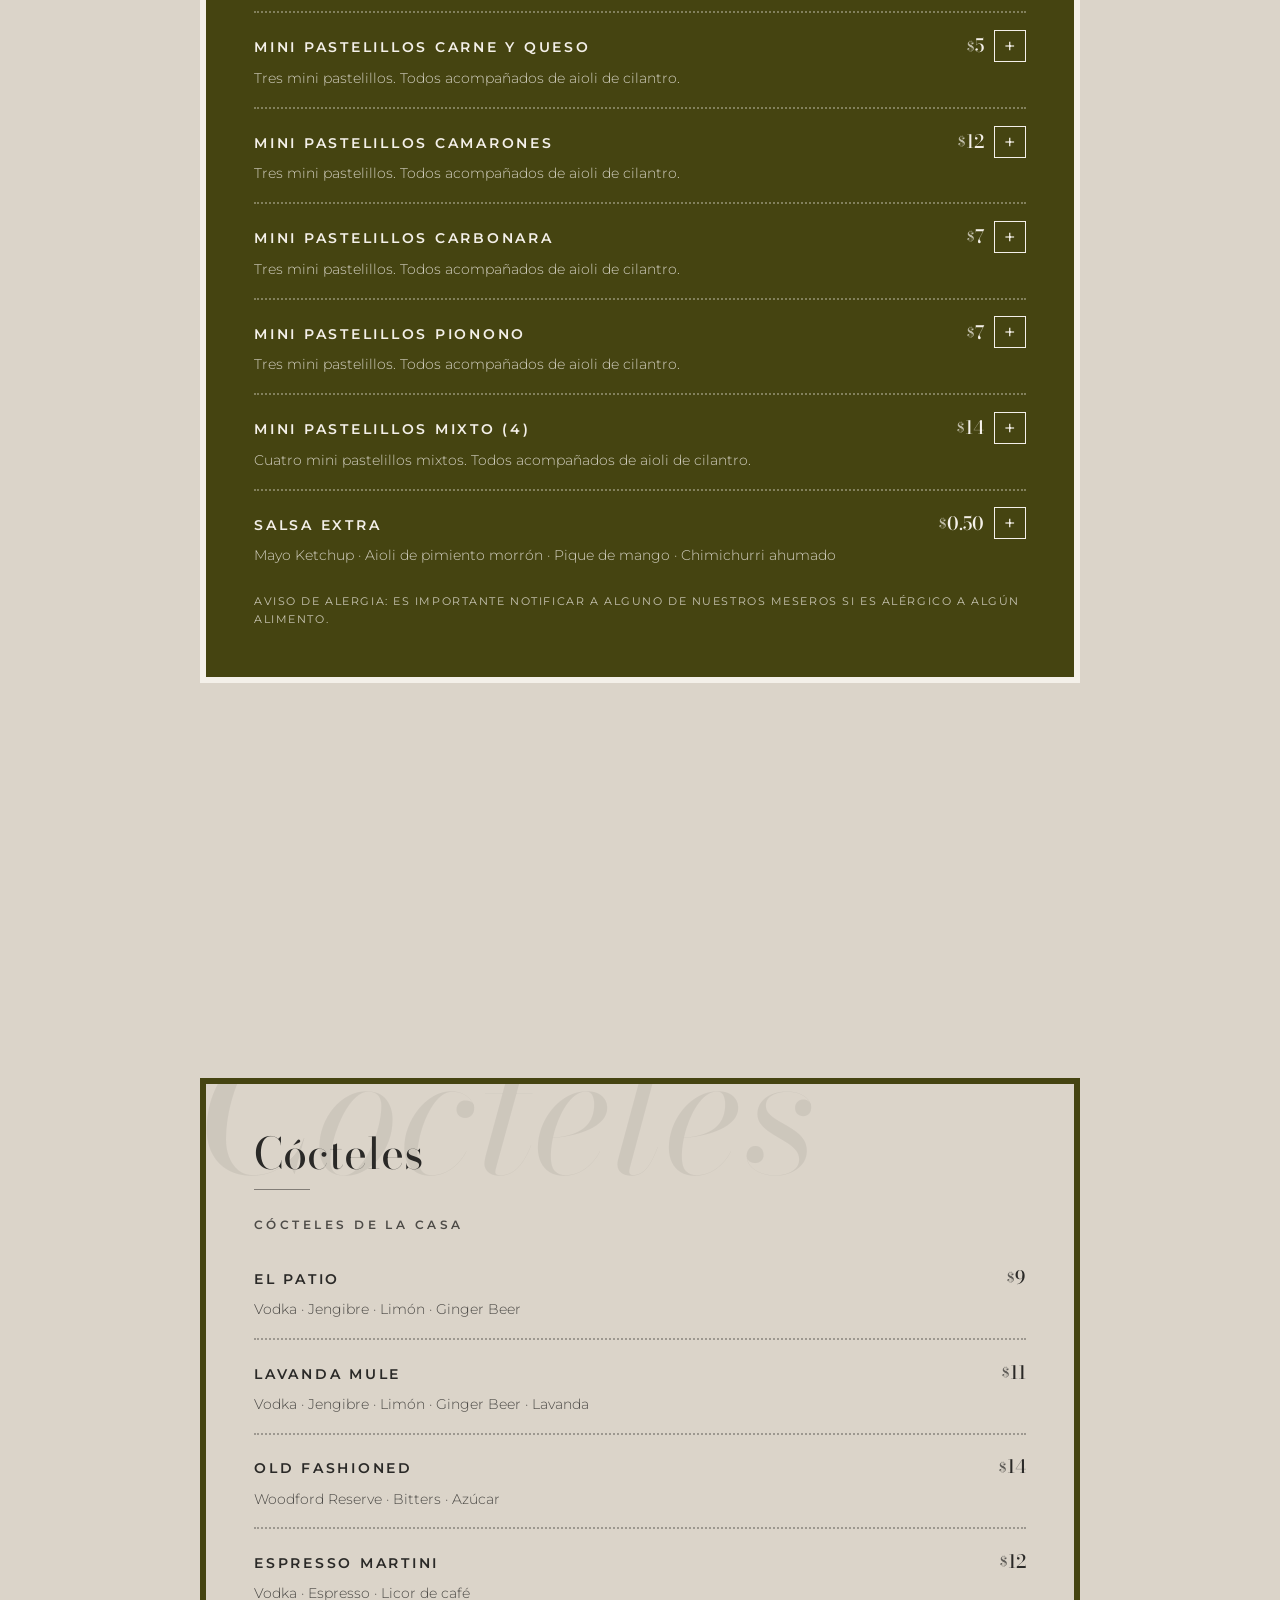
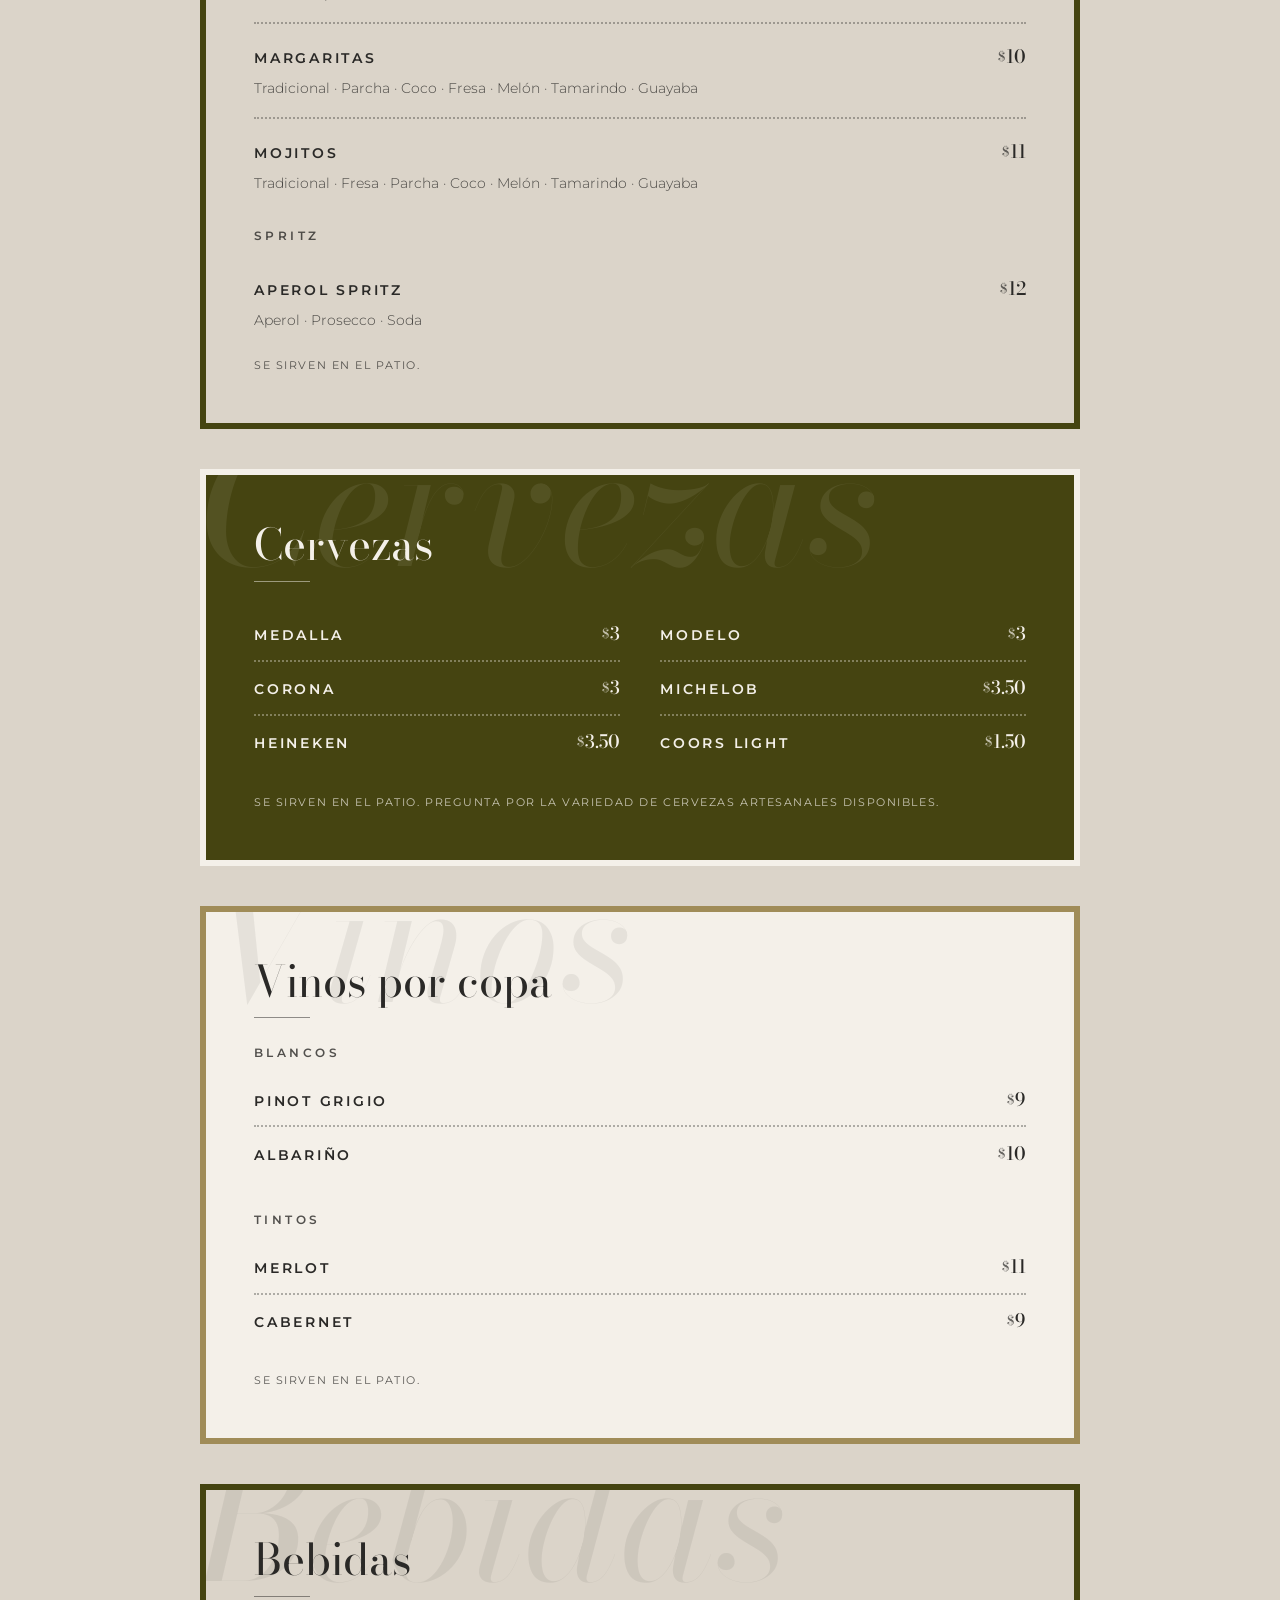
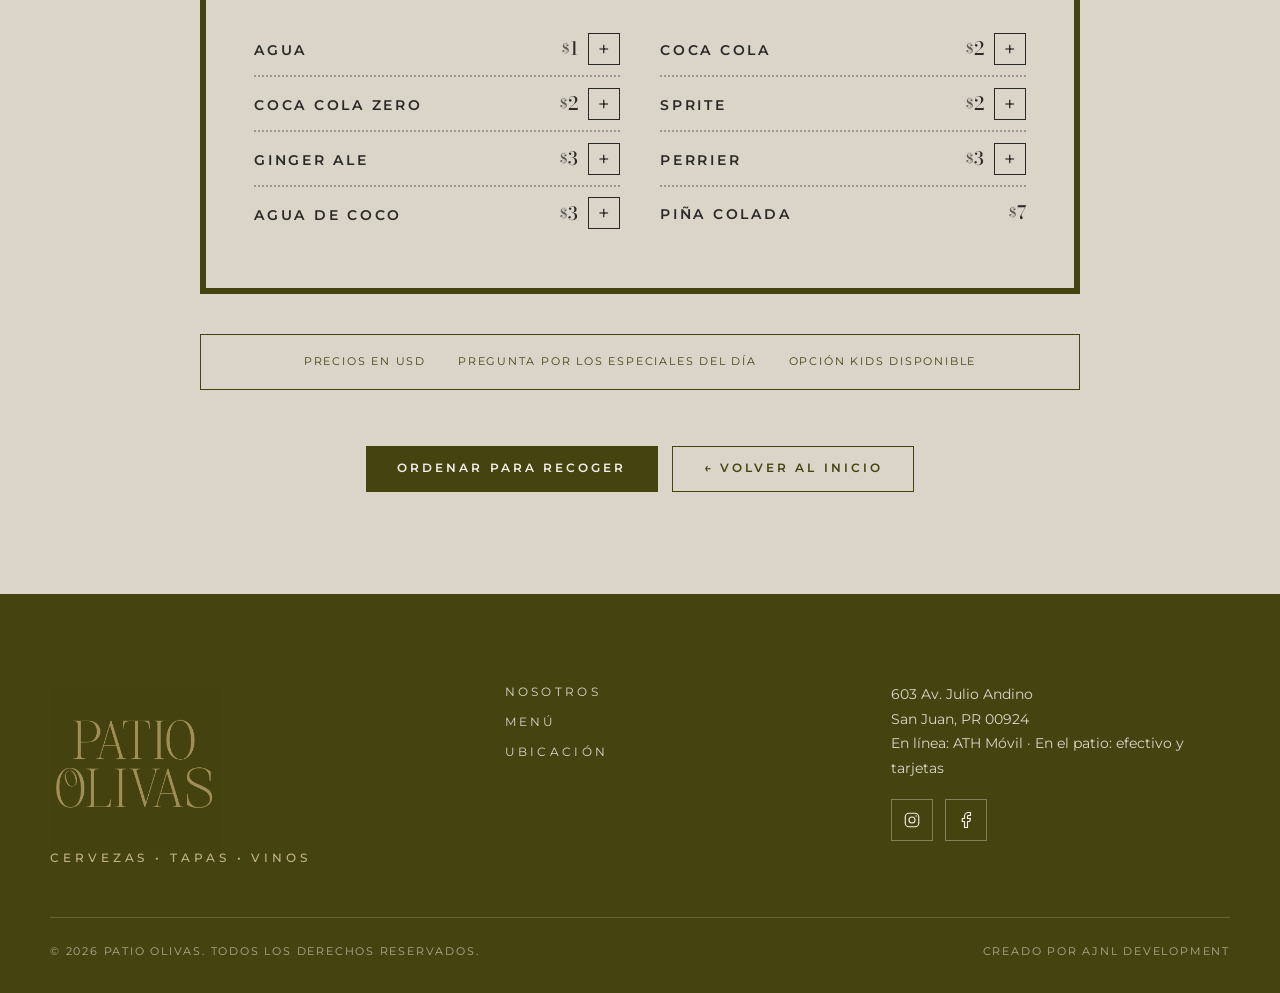
==== commit 97218e7b: "ath movil test 3" ====
--- a/menu.html
+++ b/menu.html
@@ -328,6 +328,6 @@
 
   <script src="js/order-config.js"></script>
   <script src="js/main.js" defer></script>
-  <script src="js/order.js" defer></script>
+  <script src="js/order.js?v=tip1" defer></script>
 </body>
 </html>
